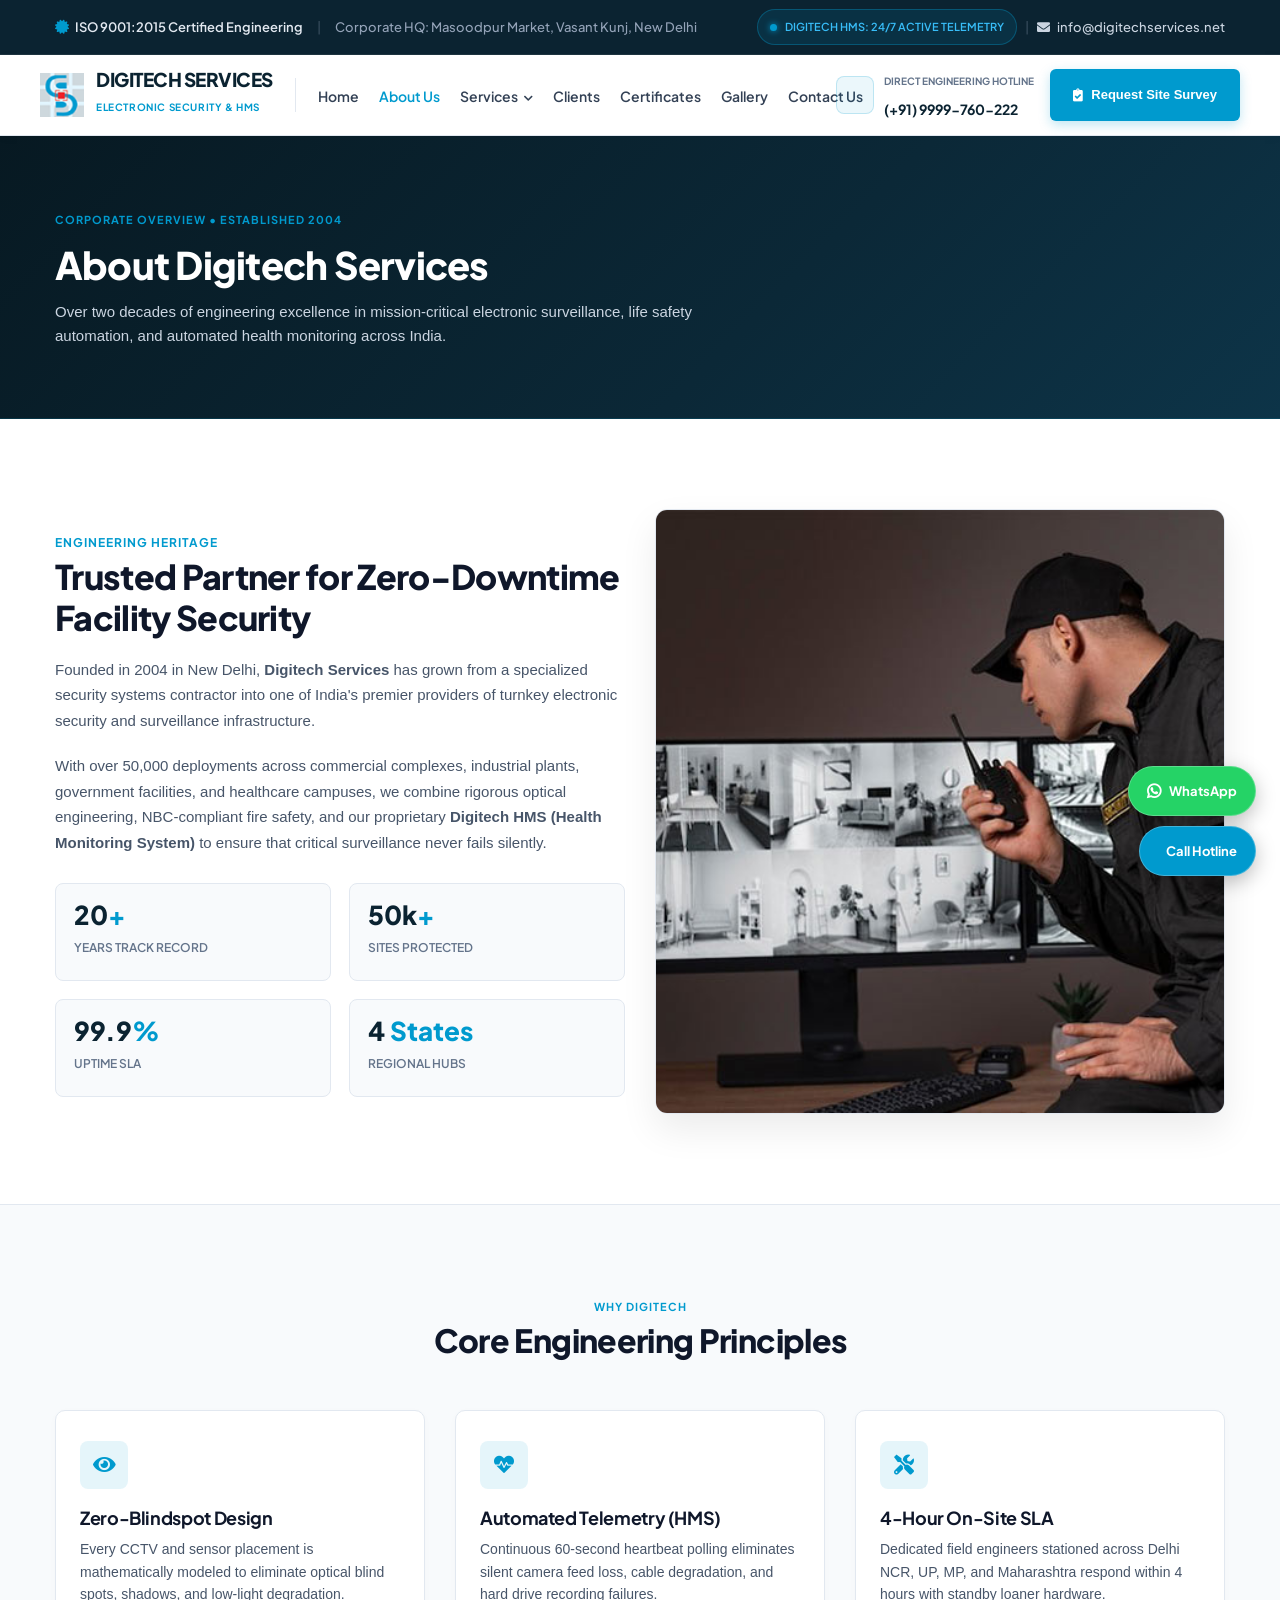
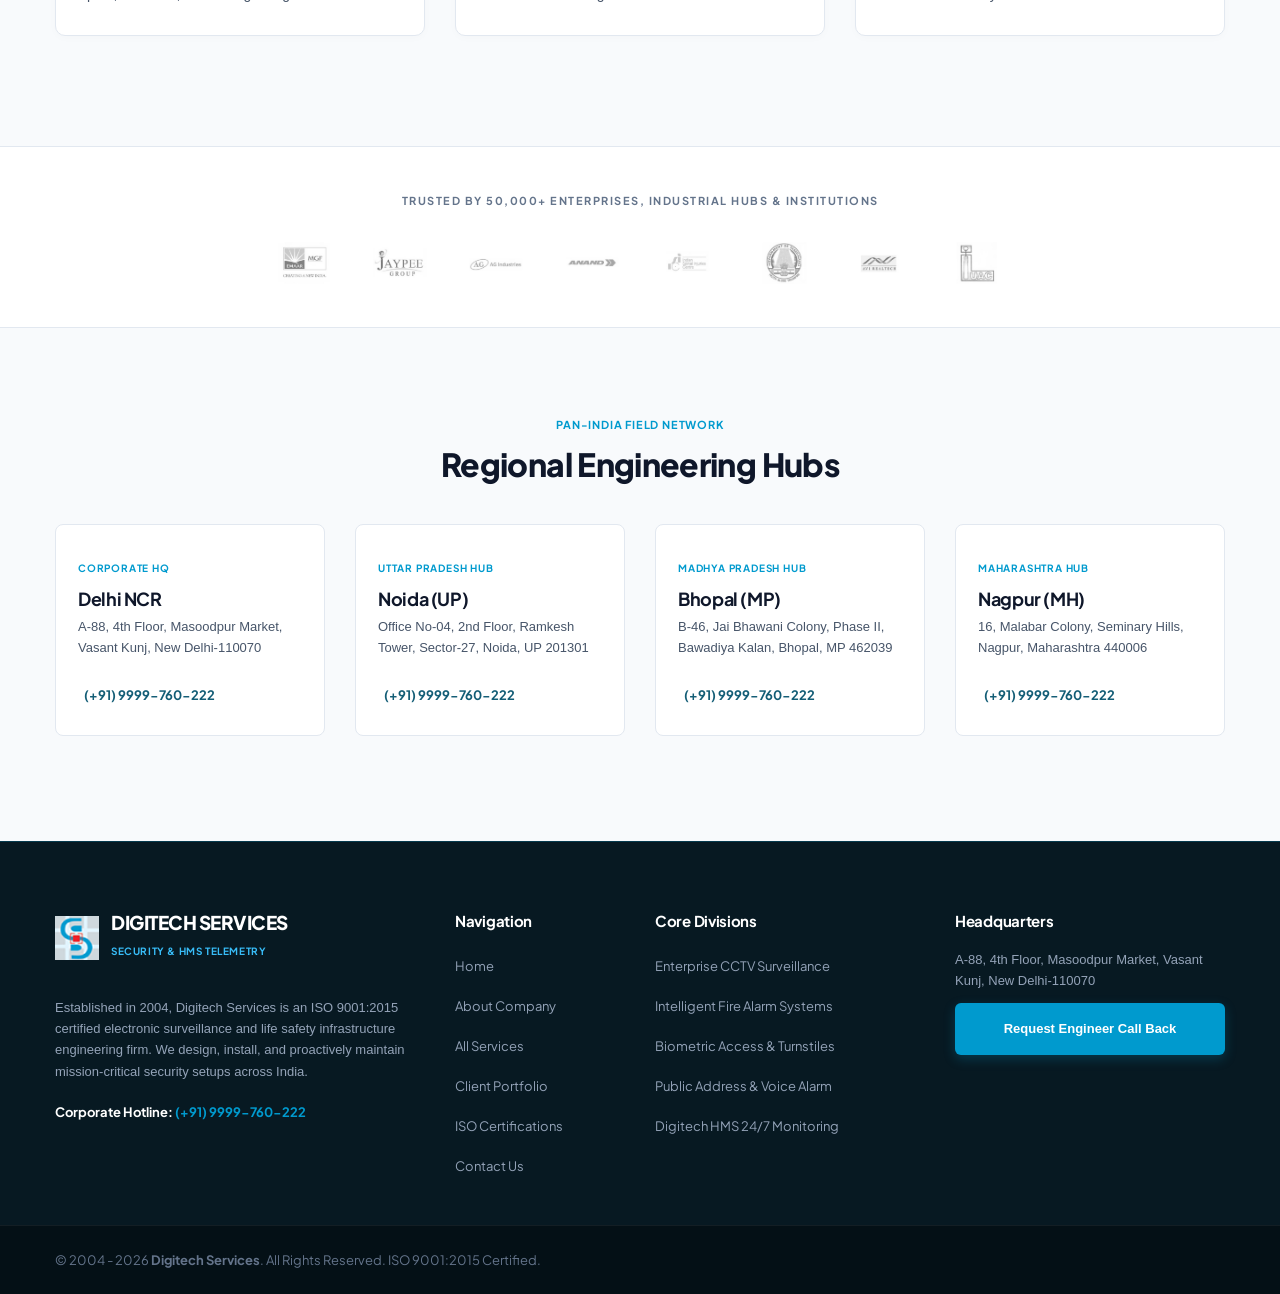
==== about.html @ a28607e0 "feat(pages): create all standalone pages and engineering divisions to eliminate 404s" ====
<!DOCTYPE html>
<html lang="en">

<head>
    <meta charset="utf-8">
    <meta http-equiv="X-UA-Compatible" content="IE=edge">
    <meta name="viewport" content="width=device-width, initial-scale=1.0, maximum-scale=1.0, user-scalable=0">

    <title>About Us | Digitech Services - 20+ Years Enterprise Security Engineering</title>

    <!-- Fav Icon -->
    <link rel="icon" type="image/png" href="assets/images/favicon.png" sizes="16x16">

    <!-- Google Fonts -->
    <link rel="preconnect" href="https://fonts.googleapis.com">
    <link rel="preconnect" href="https://fonts.gstatic.com" crossorigin>
    <link href="https://fonts.googleapis.com/css2?family=Plus+Jakarta+Sans:wght@300;400;500;600;700;800&family=Inter:wght@400;500;600;700&display=swap" rel="stylesheet">

    <!-- Stylesheets -->
    <link href="assets/css/font-awesome-all.css" rel="stylesheet">
    <link href="assets/css/flaticon.css" rel="stylesheet">
    <link href="assets/css/owl.css" rel="stylesheet">
    <link href="assets/css/bootstrap.css" rel="stylesheet">
    <link href="assets/css/jquery.fancybox.min.css" rel="stylesheet">
    <link href="assets/css/animate.css" rel="stylesheet">
    <link href="assets/css/nice-select.css" rel="stylesheet">
    <link href="assets/css/color.css" rel="stylesheet">
    <link href="assets/css/style.css" rel="stylesheet">
    <link href="assets/css/responsive.css" rel="stylesheet">

    <!-- Enterprise Design System Styles -->
    <style>
        :root {
            --brand-cyan: #009ace;
            --brand-cyan-dark: #0081ae;
            --brand-cyan-light: #e0f2fe;
            --brand-navy-deep: #0b2331;
            --brand-navy-dark: #071922;
            --brand-navy-mid: #135d76;
            --brand-slate-bg: #f8fafc;
            --brand-slate-border: #e2e8f0;
            --brand-text-primary: #0f172a;
            --brand-text-secondary: #475569;
            --brand-text-muted: #64748b;
        }

        body {
            font-family: 'Plus Jakarta Sans', -apple-system, BlinkMacSystemFont, sans-serif;
            color: var(--brand-text-secondary);
            background-color: var(--brand-slate-bg);
            -webkit-font-smoothing: antialiased;
            overflow-x: hidden;
        }

        h1, h2, h3, h4, h5, h6 {
            font-family: 'Plus Jakarta Sans', sans-serif;
            color: var(--brand-text-primary);
            font-weight: 700;
            letter-spacing: -0.02em;
        }

        .scroll-top { display: none !important; }

        /* Topbar */
        .topbar-enterprise {
            background-color: var(--brand-navy-deep);
            color: #94a3b8;
            font-size: 13px;
            font-weight: 500;
            padding: 9px 0;
            border-bottom: 1px solid rgba(255, 255, 255, 0.08);
        }
        .topbar-enterprise .container-box {
            display: flex;
            align-items: center;
            justify-content: space-between;
        }
        .topbar-enterprise a { color: #cbd5e1; transition: color 0.2s; }
        .topbar-enterprise a:hover { color: var(--brand-cyan); }
        .topbar-credential { display: inline-flex; align-items: center; gap: 6px; color: #e2e8f0; font-weight: 600; }
        .topbar-credential i { color: var(--brand-cyan); font-size: 14px; }
        .topbar-hms-status {
            display: inline-flex;
            align-items: center;
            gap: 8px;
            background: rgba(0, 154, 206, 0.12);
            border: 1px solid rgba(0, 154, 206, 0.35);
            padding: 3px 12px;
            border-radius: 20px;
            font-size: 11px;
            font-weight: 600;
            color: #38bdf8;
        }
        .pulse-indicator {
            width: 7px;
            height: 7px;
            background-color: #009ace;
            border-radius: 50%;
            display: inline-block;
            box-shadow: 0 0 6px #009ace;
        }

        /* Navbar */
        .header-main-nav {
            background: #ffffff;
            border-bottom: 1px solid var(--brand-slate-border);
            position: sticky;
            top: 0;
            z-index: 999;
            box-shadow: 0 2px 10px rgba(0, 0, 0, 0.03);
        }
        .nav-inner-container {
            display: flex;
            align-items: center;
            justify-content: space-between;
            padding: 12px 0;
        }
        .nav-brand-group {
            display: flex;
            align-items: center;
        }
        .brand-link {
            display: flex;
            align-items: center;
            gap: 12px;
            text-decoration: none !important;
            flex-shrink: 0;
        }
        .brand-logo-img {
            height: 44px;
            width: 44px;
            object-fit: contain;
            display: block;
        }
        .brand-meta {
            display: flex;
            flex-direction: column;
            justify-content: center;
        }
        .brand-meta .company-name {
            font-size: 19px;
            font-weight: 800;
            color: var(--brand-navy-deep);
            line-height: 1.15;
            letter-spacing: -0.5px;
            white-space: nowrap;
        }
        .brand-meta .company-desc {
            font-size: 10px;
            font-weight: 700;
            color: var(--brand-cyan);
            letter-spacing: 0.6px;
            text-transform: uppercase;
            margin-top: 3px;
            white-space: nowrap;
        }
        .nav-vertical-divider {
            width: 1px;
            height: 34px;
            background-color: var(--brand-slate-border);
            margin: 0 22px;
            flex-shrink: 0;
        }

        .desktop-nav-links {
            display: flex;
            align-items: center;
            gap: 20px;
            list-style: none;
            margin: 0;
            padding: 0;
        }
        .desktop-nav-links > li > a {
            font-size: 14px;
            font-weight: 600;
            color: #334155;
            transition: color 0.2s ease;
            text-decoration: none;
            padding: 6px 0;
            white-space: nowrap;
        }
        .desktop-nav-links > li > a:hover,
        .desktop-nav-links > li.active > a {
            color: var(--brand-cyan);
        }
        .desktop-nav-links > li.has-dropdown { position: relative; }
        .dropdown-menu-custom {
            position: absolute;
            top: 100%;
            left: 0;
            background: #ffffff;
            border: 1px solid var(--brand-slate-border);
            border-radius: 8px;
            min-width: 240px;
            box-shadow: 0 10px 25px rgba(0, 0, 0, 0.08);
            padding: 8px 0;
            display: none;
            list-style: none;
            margin-top: 10px;
        }
        .desktop-nav-links > li.has-dropdown:hover .dropdown-menu-custom { display: block; }
        .dropdown-menu-custom li a {
            display: block;
            padding: 8px 18px;
            font-size: 13px;
            font-weight: 500;
            color: #334155;
            text-decoration: none;
            transition: all 0.2s;
        }
        .dropdown-menu-custom li a:hover {
            background-color: #f1f5f9;
            color: var(--brand-cyan);
            padding-left: 22px;
        }

        .header-contact-actions {
            display: flex;
            align-items: center;
            gap: 16px;
            flex-shrink: 0;
        }
        .header-phone-box {
            display: flex;
            align-items: center;
            gap: 10px;
            text-decoration: none;
        }
        .header-phone-icon {
            width: 38px;
            height: 38px;
            border-radius: 8px;
            background: rgba(0, 154, 206, 0.08);
            border: 1px solid rgba(0, 154, 206, 0.2);
            display: flex;
            align-items: center;
            justify-content: center;
            color: var(--brand-cyan);
            font-size: 15px;
        }
        .header-phone-text span {
            display: block;
            font-size: 10px;
            font-weight: 700;
            color: var(--brand-text-muted);
            text-transform: uppercase;
        }
        .header-phone-text strong {
            display: block;
            font-size: 14px;
            font-weight: 700;
            color: var(--brand-navy-deep);
        }

        .btn-brand-primary {
            background-color: var(--brand-cyan);
            color: #ffffff !important;
            font-weight: 700;
            font-size: 13px;
            border-radius: 6px;
            padding: 11px 22px;
            border: 1px solid transparent;
            cursor: pointer;
            transition: all 0.2s ease;
            display: inline-flex;
            align-items: center;
            gap: 8px;
            text-decoration: none !important;
            box-shadow: 0 4px 12px rgba(0, 154, 206, 0.25);
        }
        .btn-brand-primary:hover {
            background-color: var(--brand-cyan-dark);
            transform: translateY(-1px);
        }

        /* Page Banner */
        .page-banner-enterprise {
            background: linear-gradient(135deg, #071922 0%, #0b2837 60%, #0d3448 100%);
            padding: 70px 0;
            border-bottom: 1px solid rgba(0, 154, 206, 0.2);
            color: #ffffff;
        }
        .page-banner-enterprise .breadcrumb-tag {
            color: var(--brand-cyan);
            font-size: 11px;
            font-weight: 700;
            letter-spacing: 1px;
            text-transform: uppercase;
            margin-bottom: 8px;
        }
        .page-banner-enterprise h1 {
            color: #ffffff;
            font-size: 38px;
            font-weight: 800;
            margin-bottom: 12px;
        }
        .page-banner-enterprise p {
            color: #cbd5e1;
            font-size: 15px;
            max-width: 650px;
            line-height: 1.6;
        }

        /* About Detailed Section */
        .about-main-section {
            padding: 90px 0;
            background: #ffffff;
        }
        .about-content-block h2 {
            font-size: 34px;
            font-weight: 800;
            margin-bottom: 18px;
            line-height: 1.2;
        }
        .about-content-block p {
            font-size: 15px;
            line-height: 1.7;
            color: var(--brand-text-secondary);
            margin-bottom: 20px;
        }
        .about-image-card {
            border-radius: 12px;
            overflow: hidden;
            border: 1px solid var(--brand-slate-border);
            box-shadow: 0 16px 36px rgba(0, 0, 0, 0.08);
        }
        .about-image-card img {
            width: 100%;
            height: auto;
            display: block;
        }

        .stat-badge-grid {
            display: grid;
            grid-template-columns: repeat(2, 1fr);
            gap: 18px;
            margin-top: 28px;
        }
        .stat-badge-box {
            background: var(--brand-slate-bg);
            border: 1px solid var(--brand-slate-border);
            padding: 18px;
            border-radius: 8px;
        }
        .stat-badge-box .stat-val {
            font-size: 26px;
            font-weight: 800;
            color: var(--brand-navy-deep);
            line-height: 1;
        }
        .stat-badge-box .stat-val span { color: var(--brand-cyan); }
        .stat-badge-box .stat-txt {
            font-size: 12px;
            font-weight: 600;
            color: var(--brand-text-muted);
            margin-top: 6px;
            text-transform: uppercase;
        }

        /* Values Section */
        .values-section {
            padding: 85px 0;
            background: var(--brand-slate-bg);
            border-top: 1px solid var(--brand-slate-border);
            border-bottom: 1px solid var(--brand-slate-border);
        }
        .value-card {
            background: #ffffff;
            border: 1px solid var(--brand-slate-border);
            border-radius: 10px;
            padding: 30px 24px;
            height: calc(100% - 25px);
            margin-bottom: 25px;
            box-shadow: 0 2px 10px rgba(0, 0, 0, 0.02);
            transition: all 0.25s ease;
        }
        .value-card:hover {
            border-color: var(--brand-cyan);
            transform: translateY(-3px);
            box-shadow: 0 10px 25px rgba(0, 154, 206, 0.08);
        }
        .value-icon {
            width: 48px;
            height: 48px;
            border-radius: 8px;
            background: rgba(0, 154, 206, 0.1);
            color: var(--brand-cyan);
            display: flex;
            align-items: center;
            justify-content: center;
            font-size: 20px;
            margin-bottom: 18px;
        }
        .value-title {
            font-size: 18px;
            font-weight: 700;
            margin-bottom: 10px;
        }
        .value-desc {
            font-size: 14px;
            line-height: 1.6;
            color: var(--brand-text-secondary);
        }

        /* Client Trust Bar */
        .client-trust-section {
            background: #ffffff;
            border-bottom: 1px solid var(--brand-slate-border);
            padding: 40px 0;
        }
        .client-trust-label {
            text-align: center;
            font-size: 11px;
            font-weight: 700;
            color: var(--brand-text-muted);
            letter-spacing: 1.5px;
            text-transform: uppercase;
            margin-bottom: 24px;
        }
        .client-logo-grid {
            display: flex;
            flex-wrap: wrap;
            align-items: center;
            justify-content: center;
            gap: 32px 42px;
        }
        .client-logo-item {
            display: flex;
            align-items: center;
            justify-content: center;
            height: 48px;
            filter: grayscale(100%);
            opacity: 0.65;
            transition: all 0.25s ease;
        }
        .client-logo-item:hover { filter: grayscale(0%); opacity: 1; transform: scale(1.05); }
        .client-logo-item img { max-height: 42px; max-width: 130px; width: auto; object-fit: contain; }

        /* Hubs Section */
        .branches-section { padding: 80px 0; background: var(--brand-slate-bg); }
        .branch-card-enterprise {
            background: #ffffff;
            border: 1px solid var(--brand-slate-border);
            border-radius: 8px;
            padding: 26px 22px;
            height: calc(100% - 25px);
            margin-bottom: 25px;
            transition: all 0.25s ease;
        }
        .branch-card-enterprise:hover {
            border-color: var(--brand-cyan);
            box-shadow: 0 8px 20px rgba(0, 154, 206, 0.08);
            transform: translateY(-2px);
        }
        .branch-type-tag {
            font-size: 10px;
            font-weight: 700;
            letter-spacing: 0.8px;
            text-transform: uppercase;
            color: var(--brand-cyan);
            margin-bottom: 6px;
            display: inline-block;
        }
        .branch-card-title { font-size: 18px; font-weight: 700; color: var(--brand-text-primary); margin-bottom: 8px; }
        .branch-address-text { font-size: 13px; color: var(--brand-text-secondary); line-height: 1.55; margin-bottom: 16px; min-height: 40px; }
        .branch-phone-link {
            font-size: 13px;
            font-weight: 700;
            color: var(--brand-navy-mid);
            text-decoration: none;
            display: inline-flex;
            align-items: center;
            gap: 6px;
        }

        /* Footer */
        .footer-enterprise {
            background-color: var(--brand-navy-dark);
            color: #94a3b8;
            border-top: 1px solid rgba(0, 154, 206, 0.25);
        }
        .footer-top-block { padding: 70px 0 45px 0; }
        .footer-col-title { font-size: 15px; font-weight: 700; color: #ffffff; margin-bottom: 20px; }
        .footer-links-list { list-style: none; padding: 0; margin: 0; display: flex; flex-direction: column; gap: 10px; }
        .footer-links-list li a { color: #94a3b8; font-size: 13px; text-decoration: none; transition: color 0.2s; }
        .footer-links-list li a:hover { color: var(--brand-cyan); }
        .footer-bottom-bar { background-color: #041016; padding: 20px 0; border-top: 1px solid rgba(255, 255, 255, 0.06); font-size: 13px; color: #64748b; }

        /* Floating Actions */
        .floating-action-bar {
            position: fixed;
            bottom: 24px;
            right: 24px;
            z-index: 9999;
            display: flex;
            flex-direction: column;
            gap: 10px;
            align-items: flex-end;
        }
        .floating-action-btn {
            display: flex;
            align-items: center;
            gap: 8px;
            padding: 10px 18px;
            border-radius: 50px;
            color: #ffffff !important;
            font-size: 13px;
            font-weight: 700;
            text-decoration: none !important;
            box-shadow: 0 6px 20px rgba(0, 0, 0, 0.25);
            transition: all 0.2s;
        }
        .floating-action-btn.whatsapp { background-color: #25d366; border: 1px solid rgba(255, 255, 255, 0.25); }
        .floating-action-btn.phone { background-color: var(--brand-cyan); border: 1px solid rgba(255, 255, 255, 0.25); }

        /* Modal */
        .modal-overlay-custom {
            position: fixed;
            inset: 0;
            background: rgba(7, 25, 34, 0.85);
            backdrop-filter: blur(4px);
            z-index: 10000;
            display: none;
            align-items: center;
            justify-content: center;
            padding: 20px;
        }
        .modal-card-custom {
            background: #ffffff;
            border-radius: 12px;
            max-width: 520px;
            width: 100%;
            padding: 32px 28px;
            box-shadow: 0 25px 60px rgba(0, 0, 0, 0.3);
            border: 1px solid var(--brand-slate-border);
            position: relative;
        }
        .modal-close-btn { position: absolute; top: 18px; right: 18px; font-size: 24px; color: #94a3b8; cursor: pointer; border: none; background: none; }
        .modal-form-group { margin-bottom: 14px; }
        .modal-form-group label { display: block; font-size: 11px; font-weight: 700; color: #475569; text-transform: uppercase; margin-bottom: 5px; }
        .modal-form-group input, .modal-form-group select, .modal-form-group textarea {
            width: 100%; padding: 9px 12px; border: 1px solid #cbd5e1; border-radius: 6px; font-size: 14px; color: #1e293b; background: #f8fafc; outline: none;
        }

        /* Mobile */
        .mobile-toggle-btn {
            background: #f1f5f9; border: 1px solid var(--brand-slate-border); color: var(--brand-navy-deep); font-size: 18px; padding: 7px 12px; border-radius: 6px; cursor: pointer;
        }
        .mobile-drawer-enterprise {
            display: none; background: #ffffff; border-bottom: 1px solid var(--brand-slate-border); padding: 16px 20px; box-shadow: 0 10px 25px rgba(0, 0, 0, 0.06);
        }
        .mobile-nav-list { list-style: none; padding: 0; margin: 0; display: flex; flex-direction: column; gap: 12px; }
        .mobile-nav-list li a { color: var(--brand-text-primary); font-size: 14px; font-weight: 600; text-decoration: none; }

        @media (max-width: 1200px) {
            .header-phone-text { display: none; }
            .desktop-nav-links { gap: 14px; }
            .nav-vertical-divider { margin: 0 14px; }
        }
        @media (max-width: 991px) {
            .desktop-nav-links, .header-phone-box, .nav-vertical-divider { display: none !important; }
        }
    </style>
</head>

<body>

    <div class="boxed_wrapper">

        <!-- Top Enterprise Status Bar -->
        <div class="topbar-enterprise">
            <div class="auto-container container-box">
                <div class="topbar-left">
                    <span class="topbar-credential">
                        <i class="fas fa-certificate"></i> ISO 9001:2015 Certified Engineering
                    </span>
                    <span style="margin: 0 12px; opacity: 0.3;">|</span>
                    <span>Corporate HQ: Masoodpur Market, Vasant Kunj, New Delhi</span>
                </div>
                <div class="topbar-right d-none d-md-flex align-items-center gap-3">
                    <div class="topbar-hms-status">
                        <span class="pulse-indicator"></span>
                        <span>DIGITECH HMS: 24/7 ACTIVE TELEMETRY</span>
                    </div>
                    <span style="margin: 0 8px; opacity: 0.3;">|</span>
                    <a href="mailto:info@digitechservices.net"><i class="fas fa-envelope" style="margin-right: 5px;"></i> info@digitechservices.net</a>
                </div>
            </div>
        </div>

        <!-- Main Navigation Bar -->
        <header class="header-main-nav">
            <div class="auto-container nav-inner-container">
                
                <!-- Left Nav Cluster: Brand + Divider + Primary Menu Links -->
                <div class="nav-brand-group">
                    <!-- Brand Logo + Name (Zero Blank Space) -->
                    <a href="index.html" class="brand-link">
                        <img src="assets/images/favicon.png" alt="Digitech Services Logo" class="brand-logo-img">
                        <div class="brand-meta">
                            <span class="company-name">DIGITECH SERVICES</span>
                            <span class="company-desc">ELECTRONIC SECURITY &amp; HMS</span>
                        </div>
                    </a>

                    <!-- Vertical Divider Line -->
                    <div class="nav-vertical-divider d-none d-lg-block"></div>

                    <!-- Desktop Nav Items -->
                    <ul class="desktop-nav-links">
                        <li><a href="index.html">Home</a></li>
                        <li class="active"><a href="about.html">About Us</a></li>
                        <li class="has-dropdown">
                            <a href="service.html">Services <i class="fas fa-chevron-down" style="font-size: 10px; margin-left: 4px;"></i></a>
                            <ul class="dropdown-menu-custom">
                                <li><a href="cctv-surveillance.html">CCTV Surveillance Systems</a></li>
                                <li><a href="fire-alarm-system.html">Fire Alarm Systems</a></li>
                                <li><a href="access-control-system.html">Access Control Systems</a></li>
                                <li><a href="pa-system.html">Public Announcement (PA) Systems</a></li>
                            </ul>
                        </li>
                        <li><a href="clients.html">Clients</a></li>
                        <li><a href="certificates.html">Certificates</a></li>
                        <li><a href="gallery.html">Gallery</a></li>
                        <li><a href="contact.html">Contact Us</a></li>
                    </ul>
                </div>

                <!-- Phone Hotline + CTA Button -->
                <div class="header-contact-actions">
                    <a href="tel:09999760222" class="header-phone-box">
                        <div class="header-phone-icon">
                            <i class="fas fa-phone-alt"></i>
                        </div>
                        <div class="header-phone-text">
                            <span>Direct Engineering Hotline</span>
                            <strong>(+91) 9999-760-222</strong>
                        </div>
                    </a>
                    <button onclick="openDemoModal('About Us Consultation')" class="btn-brand-primary">
                        <i class="fas fa-clipboard-check"></i> Request Site Survey
                    </button>
                    <button class="mobile-toggle-btn d-lg-none" id="mobileNavToggle" aria-label="Toggle navigation" onclick="toggleMobileNav()">
                        <i class="fas fa-bars"></i>
                    </button>
                </div>

            </div>
        </header>

        <!-- Mobile Navigation Drawer -->
        <div id="mobileNavDrawer" class="mobile-drawer-enterprise d-lg-none">
            <ul class="mobile-nav-list">
                <li><a href="index.html">Home</a></li>
                <li><a href="about.html"><strong>About Us</strong></a></li>
                <li>
                    <a href="service.html">Services</a>
                    <ul style="padding-left: 15px; margin-top: 6px; list-style: none;">
                        <li><a href="cctv-surveillance.html">&bull; CCTV Surveillance Systems</a></li>
                        <li><a href="fire-alarm-system.html">&bull; Fire Alarm Systems</a></li>
                        <li><a href="access-control-system.html">&bull; Access Control Systems</a></li>
                        <li><a href="pa-system.html">&bull; PA Announcement Systems</a></li>
                    </ul>
                </li>
                <li><a href="clients.html">Clients</a></li>
                <li><a href="certificates.html">Certificates</a></li>
                <li><a href="gallery.html">Gallery</a></li>
                <li><a href="contact.html">Contact Us</a></li>
            </ul>
        </div>

        <!-- Page Header Banner -->
        <section class="page-banner-enterprise">
            <div class="auto-container">
                <div class="breadcrumb-tag">CORPORATE OVERVIEW &bull; ESTABLISHED 2004</div>
                <h1>About Digitech Services</h1>
                <p>Over two decades of engineering excellence in mission-critical electronic surveillance, life safety automation, and automated health monitoring across India.</p>
            </div>
        </section>

        <!-- About Detailed Content -->
        <section class="about-main-section">
            <div class="auto-container">
                <div class="row align-items-center">
                    
                    <div class="col-lg-6 col-md-12 mb-4 mb-lg-0">
                        <div class="about-content-block">
                            <span style="color: var(--brand-cyan); font-weight: 700; font-size: 12px; letter-spacing: 1px; text-transform: uppercase;">ENGINEERING HERITAGE</span>
                            <h2>Trusted Partner for Zero-Downtime Facility Security</h2>
                            <p>
                                Founded in 2004 in New Delhi, <strong>Digitech Services</strong> has grown from a specialized security systems contractor into one of India's premier providers of turnkey electronic security and surveillance infrastructure.
                            </p>
                            <p>
                                With over 50,000 deployments across commercial complexes, industrial plants, government facilities, and healthcare campuses, we combine rigorous optical engineering, NBC-compliant fire safety, and our proprietary <strong>Digitech HMS (Health Monitoring System)</strong> to ensure that critical surveillance never fails silently.
                            </p>
                            
                            <div class="stat-badge-grid">
                                <div class="stat-badge-box">
                                    <div class="stat-val">20<span>+</span></div>
                                    <div class="stat-txt">Years Track Record</div>
                                </div>
                                <div class="stat-badge-box">
                                    <div class="stat-val">50k<span>+</span></div>
                                    <div class="stat-txt">Sites Protected</div>
                                </div>
                                <div class="stat-badge-box">
                                    <div class="stat-val">99.9<span>%</span></div>
                                    <div class="stat-txt">Uptime SLA</div>
                                </div>
                                <div class="stat-badge-box">
                                    <div class="stat-val">4<span> States</span></div>
                                    <div class="stat-txt">Regional Hubs</div>
                                </div>
                            </div>
                        </div>
                    </div>

                    <div class="col-lg-6 col-md-12">
                        <div class="about-image-card">
                            <img src="assets/images/resource/about-1.jpg" alt="Digitech Services Engineering Team">
                        </div>
                    </div>

                </div>
            </div>
        </section>

        <!-- Values Section -->
        <section class="values-section">
            <div class="auto-container">
                <div style="text-align: center; max-width: 650px; margin: 0 auto 50px auto;">
                    <span style="color: var(--brand-cyan); font-weight: 700; font-size: 11px; letter-spacing: 1px; text-transform: uppercase;">WHY DIGITECH</span>
                    <h2 style="font-size: 32px; font-weight: 800; color: var(--brand-text-primary);">Core Engineering Principles</h2>
                </div>

                <div class="row">
                    <div class="col-lg-4 col-md-6 col-sm-12">
                        <div class="value-card">
                            <div class="value-icon"><i class="fas fa-eye"></i></div>
                            <h3 class="value-title">Zero-Blindspot Design</h3>
                            <p class="value-desc">Every CCTV and sensor placement is mathematically modeled to eliminate optical blind spots, shadows, and low-light degradation.</p>
                        </div>
                    </div>
                    <div class="col-lg-4 col-md-6 col-sm-12">
                        <div class="value-card">
                            <div class="value-icon"><i class="fas fa-heartbeat"></i></div>
                            <h3 class="value-title">Automated Telemetry (HMS)</h3>
                            <p class="value-desc">Continuous 60-second heartbeat polling eliminates silent camera feed loss, cable degradation, and hard drive recording failures.</p>
                        </div>
                    </div>
                    <div class="col-lg-4 col-md-6 col-sm-12">
                        <div class="value-card">
                            <div class="value-icon"><i class="fas fa-tools"></i></div>
                            <h3 class="value-title">4-Hour On-Site SLA</h3>
                            <p class="value-desc">Dedicated field engineers stationed across Delhi NCR, UP, MP, and Maharashtra respond within 4 hours with standby loaner hardware.</p>
                        </div>
                    </div>
                </div>
            </div>
        </section>

        <!-- CLIENT TRUST SECTION -->
        <section class="client-trust-section">
            <div class="auto-container">
                <div class="client-trust-label">TRUSTED BY 50,000+ ENTERPRISES, INDUSTRIAL HUBS &amp; INSTITUTIONS</div>
                <div class="client-logo-grid">
                    <div class="client-logo-item"><img src="assets/images/clients/emaar.jpg" alt="Emaar"></div>
                    <div class="client-logo-item"><img src="assets/images/clients/jaypee-group.jpg" alt="Jaypee Group"></div>
                    <div class="client-logo-item"><img src="assets/images/clients/ag-industries.jpg" alt="AG Industries"></div>
                    <div class="client-logo-item"><img src="assets/images/clients/anand.jpg" alt="Anand Group"></div>
                    <div class="client-logo-item"><img src="assets/images/clients/indian-spinal-injuries.jpg" alt="Indian Spinal Injuries Centre"></div>
                    <div class="client-logo-item"><img src="assets/images/clients/govement-tamilnadu.jpg" alt="Government of Tamil Nadu"></div>
                    <div class="client-logo-item"><img src="assets/images/clients/avi-realtech.jpg" alt="Avi Realtech"></div>
                    <div class="client-logo-item"><img src="assets/images/clients/iuac.jpg" alt="IUAC"></div>
                </div>
            </div>
        </section>

        <!-- REGIONAL ENGINEERING HUBS -->
        <section class="branches-section">
            <div class="auto-container">
                <div style="text-align: center; margin-bottom: 40px;">
                    <span class="branch-type-tag" style="font-size: 11px;">PAN-INDIA FIELD NETWORK</span>
                    <h2 style="font-size: 32px; font-weight: 800; color: var(--brand-text-primary);">Regional Engineering Hubs</h2>
                </div>
                <div class="row">
                    <div class="col-lg-3 col-md-6 col-sm-12">
                        <div class="branch-card-enterprise">
                            <span class="branch-type-tag">CORPORATE HQ</span>
                            <h3 class="branch-card-title">Delhi NCR</h3>
                            <p class="branch-address-text">A-88, 4th Floor, Masoodpur Market, Vasant Kunj, New Delhi-110070</p>
                            <a href="tel:09999760222" class="branch-phone-link"><i class="fas fa-phone-alt" style="color: var(--brand-cyan);"></i> (+91) 9999-760-222</a>
                        </div>
                    </div>
                    <div class="col-lg-3 col-md-6 col-sm-12">
                        <div class="branch-card-enterprise">
                            <span class="branch-type-tag">UTTAR PRADESH HUB</span>
                            <h3 class="branch-card-title">Noida (UP)</h3>
                            <p class="branch-address-text">Office No-04, 2nd Floor, Ramkesh Tower, Sector-27, Noida, UP 201301</p>
                            <a href="tel:09999760222" class="branch-phone-link"><i class="fas fa-phone-alt" style="color: var(--brand-cyan);"></i> (+91) 9999-760-222</a>
                        </div>
                    </div>
                    <div class="col-lg-3 col-md-6 col-sm-12">
                        <div class="branch-card-enterprise">
                            <span class="branch-type-tag">MADHYA PRADESH HUB</span>
                            <h3 class="branch-card-title">Bhopal (MP)</h3>
                            <p class="branch-address-text">B-46, Jai Bhawani Colony, Phase II, Bawadiya Kalan, Bhopal, MP 462039</p>
                            <a href="tel:09999760222" class="branch-phone-link"><i class="fas fa-phone-alt" style="color: var(--brand-cyan);"></i> (+91) 9999-760-222</a>
                        </div>
                    </div>
                    <div class="col-lg-3 col-md-6 col-sm-12">
                        <div class="branch-card-enterprise">
                            <span class="branch-type-tag">MAHARASHTRA HUB</span>
                            <h3 class="branch-card-title">Nagpur (MH)</h3>
                            <p class="branch-address-text">16, Malabar Colony, Seminary Hills, Nagpur, Maharashtra 440006</p>
                            <a href="tel:09999760222" class="branch-phone-link"><i class="fas fa-phone-alt" style="color: var(--brand-cyan);"></i> (+91) 9999-760-222</a>
                        </div>
                    </div>
                </div>
            </div>
        </section>

        <!-- FOOTER SECTION -->
        <footer class="footer-enterprise">
            <div class="footer-top-block">
                <div class="auto-container">
                    <div class="row">
                        <div class="col-lg-4 col-md-6 col-sm-12 mb-4 mb-lg-0">
                            <a href="index.html" class="brand-link mb-3 d-inline-flex">
                                <img src="assets/images/favicon.png" alt="Digitech Services Logo" class="brand-logo-img">
                                <div class="brand-meta">
                                    <span class="company-name" style="color: #ffffff;">DIGITECH SERVICES</span>
                                    <span class="company-desc" style="color: #38bdf8;">SECURITY &amp; HMS TELEMETRY</span>
                                </div>
                            </a>
                            <p style="font-size: 13px; line-height: 1.65; margin: 16px 0; color: #94a3b8;">
                                Established in 2004, Digitech Services is an ISO 9001:2015 certified electronic surveillance and life safety infrastructure engineering firm. We design, install, and proactively maintain mission-critical security setups across India.
                            </p>
                            <div style="font-size: 13px; color: #cbd5e1;">
                                <strong style="color: #ffffff;">Corporate Hotline:</strong> <a href="tel:09999760222" style="color: var(--brand-cyan); font-weight: 700;">(+91) 9999-760-222</a>
                            </div>
                        </div>

                        <div class="col-lg-2 col-md-6 col-sm-6 mb-4 mb-lg-0">
                            <h4 class="footer-col-title">Navigation</h4>
                            <ul class="footer-links-list">
                                <li><a href="index.html">Home</a></li>
                                <li><a href="about.html">About Company</a></li>
                                <li><a href="service.html">All Services</a></li>
                                <li><a href="clients.html">Client Portfolio</a></li>
                                <li><a href="certificates.html">ISO Certifications</a></li>
                                <li><a href="contact.html">Contact Us</a></li>
                            </ul>
                        </div>

                        <div class="col-lg-3 col-md-6 col-sm-6 mb-4 mb-lg-0">
                            <h4 class="footer-col-title">Core Divisions</h4>
                            <ul class="footer-links-list">
                                <li><a href="cctv-surveillance.html">Enterprise CCTV Surveillance</a></li>
                                <li><a href="fire-alarm-system.html">Intelligent Fire Alarm Systems</a></li>
                                <li><a href="access-control-system.html">Biometric Access &amp; Turnstiles</a></li>
                                <li><a href="pa-system.html">Public Address &amp; Voice Alarm</a></li>
                                <li><a href="javascript:void(0)" onclick="openDemoModal('Digitech HMS Telemetry')">Digitech HMS 24/7 Monitoring</a></li>
                            </ul>
                        </div>

                        <div class="col-lg-3 col-md-6 col-sm-12">
                            <h4 class="footer-col-title">Headquarters</h4>
                            <p style="font-size: 13px; line-height: 1.6; color: #94a3b8; margin-bottom: 12px;">
                                A-88, 4th Floor, Masoodpur Market, Vasant Kunj, New Delhi-110070
                            </p>
                            <button onclick="openDemoModal('Site Survey Request')" class="btn-brand-primary" style="width: 100%; justify-content: center;">
                                Request Engineer Call Back
                            </button>
                        </div>
                    </div>
                </div>
            </div>

            <div class="footer-bottom-bar">
                <div class="auto-container d-flex flex-wrap align-items-center justify-content-between">
                    <div>&copy; 2004 - 2026 <strong>Digitech Services</strong>. All Rights Reserved. ISO 9001:2015 Certified.</div>
                </div>
            </div>
        </footer>

        <!-- Floating Quick Actions -->
        <div class="floating-action-bar">
            <a href="https://wa.me/919999760222?text=Hello%20Digitech%20Team,%20I%20would%20like%20to%20inquire%20about%20your%20services%20and%20Digitech%20HMS" target="_blank" rel="noopener" class="floating-action-btn whatsapp">
                <i class="fab fa-whatsapp" style="font-size: 16px;"></i>
                <span>WhatsApp</span>
            </a>
            <a href="tel:09999760222" class="floating-action-btn phone">
                <i class="fas fa-phone-alt" style="font-size: 13px;"></i>
                <span>Call Hotline</span>
            </a>
        </div>

        <!-- Consultation & Site Survey Modal -->
        <div id="demoModal" class="modal-overlay-custom">
            <div class="modal-card-custom">
                <button class="modal-close-btn" onclick="closeDemoModal()">&times;</button>
                <div style="margin-bottom: 20px;">
                    <span style="font-size: 11px; font-weight: 700; color: var(--brand-cyan); letter-spacing: 0.8px; text-transform: uppercase;" id="modalCategoryTag">DIGITECH INQUIRY</span>
                    <h3 style="font-size: 22px; font-weight: 800; color: var(--brand-text-primary); margin-top: 4px;" id="modalHeading">Request Site Survey &amp; Demo</h3>
                    <p style="font-size: 13px; color: var(--brand-text-secondary); margin-top: 4px;">Connect directly with a certified security systems engineer within 2 hours.</p>
                </div>
                <form id="serviceInquiryForm" onsubmit="handleInquirySubmit(event)">
                    <div class="modal-form-group">
                        <label>Your Name *</label>
                        <input type="text" id="custName" required placeholder="Full Name">
                    </div>
                    <div class="row" style="margin: 0 -6px;">
                        <div class="col-6" style="padding: 0 6px;">
                            <div class="modal-form-group">
                                <label>Phone *</label>
                                <input type="tel" id="custPhone" required placeholder="Mobile Number">
                            </div>
                        </div>
                        <div class="col-6" style="padding: 0 6px;">
                            <div class="modal-form-group">
                                <label>Email *</label>
                                <input type="email" id="custEmail" required placeholder="Email Address">
                            </div>
                        </div>
                    </div>
                    <div class="modal-form-group">
                        <label>Service Required *</label>
                        <select id="custService">
                            <option value="CCTV Surveillance Systems">CCTV Surveillance Systems</option>
                            <option value="Digitech HMS Monitoring">Digitech HMS 24/7 Monitoring</option>
                            <option value="Fire Alarm Systems">Fire Alarm Systems</option>
                            <option value="Access Control Systems">Access Control Systems</option>
                            <option value="PA Announcement Systems">Public Announcement (PA) Systems</option>
                            <option value="Comprehensive AMC">Annual Maintenance Contract (AMC)</option>
                        </select>
                    </div>
                    <div class="modal-form-group">
                        <label>Facility Details / Scope</label>
                        <textarea id="custMsg" rows="3" placeholder="Number of cameras, premises square footage, or existing technical issues..."></textarea>
                    </div>
                    <button type="submit" class="btn-brand-primary" style="width: 100%; justify-content: center; border-radius: 6px; padding: 12px;">
                        Submit &amp; Request Callback
                    </button>
                </form>
                <div id="inquirySuccess" style="display: none; text-align: center; padding: 25px 15px;">
                    <i class="fas fa-check-circle" style="font-size: 40px; color: #10b981; margin-bottom: 12px;"></i>
                    <h4 style="font-size: 18px; font-weight: 700; color: var(--brand-text-primary);">Inquiry Submitted Successfully</h4>
                    <p style="font-size: 13px; color: var(--brand-text-secondary); margin-top: 6px;">Our lead security systems engineer will contact you shortly. Hotline: <strong>(+91) 9999-760-222</strong>.</p>
                </div>
            </div>
        </div>

    </div>

    <!-- Scripts -->
    <script src="assets/js/jquery.js"></script>
    <script src="assets/js/popper.min.js"></script>
    <script src="assets/js/bootstrap.min.js"></script>

    <script>
        function toggleMobileNav() {
            var drawer = document.getElementById('mobileNavDrawer');
            if (drawer.style.display === 'block') { drawer.style.display = 'none'; }
            else { drawer.style.display = 'block'; }
        }

        function openDemoModal(serviceName) {
            var modal = document.getElementById('demoModal');
            document.getElementById('modalHeading').innerText = serviceName || 'Request Site Survey & Demo';
            document.getElementById('modalCategoryTag').innerText = (serviceName ? serviceName.toUpperCase() : 'DIGITECH INQUIRY');
            modal.style.display = 'flex';
        }

        function closeDemoModal() {
            var modal = document.getElementById('demoModal');
            modal.style.display = 'none';
            document.getElementById('serviceInquiryForm').style.display = 'block';
            document.getElementById('inquirySuccess').style.display = 'none';
        }

        function handleInquirySubmit(e) {
            e.preventDefault();
            document.getElementById('serviceInquiryForm').style.display = 'none';
            document.getElementById('inquirySuccess').style.display = 'block';
        }

        document.getElementById('demoModal').addEventListener('click', function(e) {
            if (e.target === this) closeDemoModal();
        });
    </script>

</body>
</html>
---- assets/css/color.css ----
/* template-color */

.scroll-top{
  background-color: #009ace;
}

.handle-preloader{
	background: #009ace;
}

.preloader-close{
	color: #009ace;
}

.header-top{
	background: #135d76;
}

.theme-btn.style-one{
	background: #009ace;
}

.header-upper .info-list .theme-btn:hover{
  color: #009ace;
}

.header-upper .info-list li i{
	color: #009ace;
}

.header-upper .info-list li h5 a:hover{
  color: #009ace;
}

.main-menu .navigation > li.current > a,
.main-menu .navigation > li:hover > a{
  color: #009ace;
}

.social-style-one li a:hover{
	background: #009ace;
}

.main-header .menu-right-content .cart-box a{
	color: #009ace;
}

.main-menu .navigation > li > ul > li > a:hover,
.main-menu .navigation > li > .megamenu li > a:hover{
	color: #009ace;
}

.main-menu .navigation > li > ul,
.main-menu .navigation > li > .megamenu{
	border-bottom: 3px solid #009ace;
}

.main-menu .navigation > li > ul > li > ul{
	border-bottom: 3px solid #009ace;
}

.main-menu .navigation > li > ul > li > ul > li > a:hover{
  color: #009ace;
}

.dots-style-one .owl-dots .owl-dot.active span,
.dots-style-one .owl-dots .owl-dot span:hover{
	border-color: #009ace !important;
}

.banner-section .owl-theme .owl-prev:hover,
.banner-section .owl-theme .owl-next:hover{
  background: #009ace;
}

.image_block_1 .image-box .shape-box .circle{
	background: #009ace;
}

.image_block_1 .image-box .content-box .text{
	background: #009ace;
}

.sec-title .top-title p{
	color: #009ace;
}

.sec-title .top-title .shape .line{
	background: #009ace;
}

.cctv-section .single-item:hover .link a{
	background: #009ace;
}

.cctv-section .single-item:before{
	border: 1px solid #009ace;
}

.cctv-section .single-item:hover:before{
	border: 2px solid #009ace;
}

.cctv-section .tab-btn-box .tab-btns li.active-btn:after{
	color: #009ace;
}

.cctv-section .more-text p a{
  color: #009ace;
}

.service-block-one .inner-box .content-box .icon-box{
	color: #009ace;
}

.service-block-one .inner-box h3 a:hover{
  color: #009ace;
}

.service-block-one .inner-box .content-box .link:before{
	background: #009ace;
}

.service-block-one .inner-box .overlay-content .icon-box{
  background: #009ace;
}

.service-block-one .inner-box .overlay-content .btn-box a{
	background: #009ace;
}

.service-block-one .inner-box .overlay-content .btn-box a:hover{
	color: #009ace;
}

.storage-section .single-item .inner-box .icon-box{
	color: #009ace;
}

.storage-section .single-item .inner-box h3:before{
	background: #009ace;
}

.storage-section .single-item .inner-box .link a:hover{
  color: #009ace;
}

.storage-section .single-item .inner-box .link:hover i{
	color: #009ace;
}

.storage-section .single-item .inner-box .link:hover i:after{
  background: #009ace;
}

.storage-banner:before{
	background: #009ace;
}

.storage-banner .inner-box .single-column .text a:hover{
  color: #009ace;
}

.image_block_2 .image-box .content-box .icon-box{
	background: #009ace;
}

.content_block_2 .content-box .inner-box .single-item .icon-box{
	color: #009ace;
}

.content_block_2 .content-box .inner-box span{
	color: #009ace;
}

.content_block_2 .content-box .inner-box .single-item .icon-box .dotted-box .dotted{
	background: #009ace;
}

.highlights-section .inner-box .check-form .form-group input:focus{
  border-color: #009ace !important;
}

.highlights-section .inner-box .check-form .form-group button{
	background: #009ace;
}

.highlights-section .inner-box h5 a:hover{
  color: #009ace;
}

.highlights-banner .single-item .icon-box{
	color: #009ace;
}

.project-block-one .inner-box .content-box .link-box li{
	background: #009ace;
}

.project-block-one .inner-box .content-box .link-box li:last-child{
  background: #75b221;
}

.pricing-block-one .pricing-table .table-header h2{
	color: #75b221;
}

.pricing-block-one .pricing-table .table-header .icon-box .icon{
	color: #75b221;
	border: 2px solid #75b221;
}

.pricing-block-one.active .pricing-table:before,
.pricing-block-one.active .pricing-table:after{
	background: #75b221;
}

.testimonial-block-one .inner-box .quote-icon{
	background: #75b221;
}

.testimonial-block-one .inner-box .designation{
	color: #75b221;
}

.estimation-section .inner-content .title-box{
	background: #75b221;
}

.estimation-section .inner-content .title-box .list li .icon-box{
	color: #75b221;
}

.estimation-section .inner-content .title-box:before{
	background: #75b221;
}

.estimation-section .inner-content .inner-box .single-column .price-box h5{
	background: #75b221;
}

.estimation-section .inner-content .inner-box .single-column .btn-box a{
	border: 2px solid #75b221;
}

.estimation-section .inner-content .inner-box .single-column .btn-box a:hover{
  background: #75b221;
}

.news-block-one .inner-box .image-box .link:hover{
  color: #75b221;
}

.news-block-one .inner-box .lower-content .inner{
	border-bottom: 3px solid #75b221;
}

.news-block-one .inner-box .lower-content .category a{
	background: #75b221;
}

.news-block-one .inner-box .lower-content h5 a:hover{
  color: #75b221;
}

.news-block-one .inner-box .lower-content .link a:hover{
  color: #75b221;
}

.news-block-one .inner-box .lower-content .comment-box a:hover{
  color: #75b221;
}

.newsletter-section .left-column .inner-box .link a:hover{
  color: #75b221;
}

.newsletter-section .left-column .inner-box .price{
	background: #009ace;
}

.newsletter-section .right-column .inner-box .upper-box span{
	color: #75b221;
}

.newsletter-section .right-column .newsletter-form .form-group input:focus + button,
.newsletter-section .right-column .newsletter-form .form-group button:hover{
  background: #009ace;
}

.newsletter-section .right-column .newsletter-form .form-group input:focus{
  border-color: #009ace !important;
}

.newsletter-section .right-column .social-links li a:hover{
  background: #009ace;
  border-color: #009ace;
}

.newsletter-section .bg-shape{
	background: #009ace;
}

.bg-color-2{
	background: #009ace;
}

.footer-top .logo-widget .support-box h4 a:hover{
  color: #009ace;
}

.footer-top .logo-widget .support-box p{
  color: #009ace;
}

.footer-top .logo-widget .text a:hover{
  color: #009ace;
}

.footer-top .widget-title:before{
	background: #009ace;
}

.footer-top .links-widget .links-list li a:hover{
  color: #009ace;
}

.footer-top .post-widget .post .post-thumb:before{
	background: #009ace;
}

.footer-top .post-widget .post h5 a:hover{
  color: #009ace;
}

.main-footer .footer-info .info-list li i{
	color: #009ace;
}

.main-footer .footer-info .info-list li p a:hover{
  color: #009ace;
}

.main-footer .footer-bottom a:hover{
  color: #009ace;
}

.blue .preloader-close{
	color: #2d77fc;
}

.blue .handle-preloader{
	background: #2d77fc;
}

.blue .header-top-2 .info li i{
	color: #2d77fc;
}

.blue .header-top-2 .text h6 i{
	color: #2d77fc;
}

.blue .header-top-2 .text h6 a:hover{
  color: #2d77fc;
}

.blue .header-top-2 .right-column .mail-box i{
	color: #2d77fc;
}

.blue .header-top-2 .right-column .mail-box a:hover{
  color: #2d77fc;
}

.blue .header-top-2 .right-column .social-links li a:hover{
  color: #2d77fc;
}

.blue .main-header.style-two .search-box-btn:hover{
  color: #2d77fc;
}

.blue .main-menu .navigation > li.current > a, 
.blue .main-menu .navigation > li:hover > a{
	color: #2d77fc;
}

.blue .main-menu .navigation > li > ul > li > a:hover, 
.blue .main-menu .navigation > li > .megamenu li > a:hover{
	color: #2d77fc;
}

.blue .main-menu .navigation > li > ul, 
.blue .main-menu .navigation > li > .megamenu{
	border-bottom: 3px solid #2d77fc;
}

.blue .main-menu .navigation > li > ul > li > ul > li > a:hover{
	color: #2d77fc;
}

.blue .main-menu .navigation > li > ul > li > ul{
	border-bottom: 3px solid #2d77fc;
}

.blue .main-header.style-two .menu-right-content .support-box i{
	background: #2d77fc;
}

.blue .main-header .menu-right-content .support-box h5 a:hover{
	color: #2d77fc;
}

.blue .main-header .menu-right-content .cart-box a:hover{
	color: #2d77fc;
}

.blue .banner-section .owl-theme .owl-prev:hover, 
.blue .banner-section .owl-theme .owl-next:hover{
	background: #2d77fc;
}

.blue .theme-btn{
	background: #2d77fc;
}

.blue .sec-title-two p{
	color: #2d77fc;
}

.blue .protection-section .inner-container:before{
	background: #2d77fc;
}

.blue .protection-block-one .inner-box .link a{
	border: 4px solid #2d77fc;
}

.blue .protection-block-one .inner-box:hover .link a{
  background: #2d77fc;
}

.blue .protection-block-one .inner-box .link a:before{
	border: 1px solid #2d77fc;
}

.blue .content_block_3 .content-box .inner-box .text span{
	color: #2d77fc;
}

.blue .content_block_3 .content-box .inner .single-item h2{
	color: #2d77fc;
}

.blue .scroll-top{
	background: #2d77fc;
}

.blue .content_block_4 .content-box .video-box .link{
	color: #2d77fc;
}

.blue .content_block_4 .content-box .video-box .video-btn:hover{
  background: #2d77fc;
}

.blue .content_block_4 .content-box .inner-box .single-item h4 a:hover{
  color: #2d77fc;
}

.blue .dots-style-one .owl-dots .owl-dot.active span, 
.blue .dots-style-one .owl-dots .owl-dot span:hover{
	border-color: #2d77fc !important;
}

.blue .service-block-two .inner-box .icon-box{
	background: #2d77fc;
}

.blue .service-block-two .inner-box:hover .icon-box a{
	color: #2d77fc;
}

.blue .service-block-two .inner-box:before{
	border: 2px solid #2d77fc;
}

.blue .service-block-two .inner-box h3 a:hover{
  color: #2d77fc;
}

.blue .team-section .sec-title-two .link:hover{
	color: #2d77fc;
}

.blue .team-block-one .inner-box .image-box .image{
	border: 2px solid #2d77fc;
}

.blue .team-block-one .inner-box .lower-content h4 a:hover{
  color: #2d77fc;
}

.blue .team-block-one .inner-box .lower-content .designation{
	color: #2d77fc;
}

.team-block-one .inner-box .lower-content .social-links li:first-child a:hover{
	color: #3b5998;
}

.team-block-one .inner-box .lower-content .social-links li:nth-child(2) a:hover{
	color: #00acee;
}

.team-block-one .inner-box .lower-content .social-links li:nth-child(3) a:hover{
	color: #0e76a8;
}

.team-block-one .inner-box .lower-content .social-links li:last-child a:hover{
	color: #ff0000;
}

.blue .support-section .inner-container{
	background: #2d77fc;
}

.blue .support-section .inner-container .inner .text a:hover{
  color: #2d77fc;
}

.blue .content_block_5 .content-box .quote-form .form-group textarea:focus,
.content_block_5 .content-box .quote-form .form-group input:focus{
  border-color: #2d77fc !important;
}

.blue .content_block_5 .content-box .quote-form .form-group button:hover{
  color: #2d77fc;
}

.blue .accordion-box .block .acc-btn.active{
	background: #2d77fc;
}

.blue .pricing-block-two .pricing-table .header-inner .btn-box a:hover{
  background: #2d77fc;
}

.blue .pricing-block-two .pricing-table .table-content .list li:before{
	color: #2d77fc;
}

.blue .pricing-block-two .pricing-table:hover{
  border-bottom: 3px solid #2d77fc;
}

.blue .project-style-two .bg-layer:before{
	background: #2d77fc;
}

.blue .project-style-two .tab-btn-box .tab-btns li span{
	color: #2d77fc;
}

.blue .testimonial-style-two .testimonial-inner{
	border-top: 3px solid #2d77fc;
}

.blue .testimonial-block-two .inner-box .icon-box{
	color: #2d77fc;
}

.blue .testimonial-block-two .inner-box .designation{
	color: #2d77fc;
}

.blue .news-style-two .sec-title-two .link:hover{
  color: #2d77fc;
}

.blue .news-block-two .inner-box .image-box .category a{
	background: #2d77fc;
}

.blue .news-block-two .inner-box .image-box .category a:hover{
  color: #2d77fc;
}

.blue .news-block-two .inner-box .image-box .text:before{
	background: #2d77fc;
}

.blue .news-block-two .inner-box:hover .image-box .link a{
	background: #2d77fc;
    box-shadow: 0px 0px 0px 5px rgba(45,119,252,0.4);
}

.blue .newsletter-style-two .newsletter-form .form-group input:focus{
  border-color: #2d77fc !important;
}

.blue .footer-top-two .logo-widget .support-box h5 a:hover{
	color: #2d77fc;
}

.blue .footer-top-two .logo-widget .support-box i{
	background: #2d77fc;
}

.blue .footer-top-two .contact-widget .info li i{
	color: #2d77fc;
}

.blue .footer-top-two .contact-widget .info li p a:hover{
  color: #2d77fc;
}

.blue .footer-top-two .links-widget .list li a:hover{
	color: #2d77fc;
}

.blue .footer-top-two .links-widget .list li a:before{
	color: #2d77fc;
}

.blue .main-footer.style-two .footer-bottom a:hover{
  color: #2d77fc;
}

.red .scroll-top{
	background: #c91323;
}

.red .preloader-close{
	color: #c91323;
}

.red .handle-preloader{
	background: #c91323;
}

.red .header-top .info li i{
	color: #c91323;
}

.red .main-header.style-three .outer-box .logo-box .logo{
	background: #c91323;
}

.red .main-header.style-three .outer-box .other-option li:last-child{
	background: #c91323;
}

.red .main-header.style-three .outer-box .other-option li.share-option a:hover{
  background: #c91323;
}

.red .main-menu .navigation > li.current > a, 
.red .main-menu .navigation > li:hover > a{
	color: #c91323;
}

.red .main-menu .navigation > li > ul > li > a:hover, 
.red .main-menu .navigation > li > .megamenu li > a:hover{
	color: #c91323;
}

.red .main-menu .navigation > li > ul, 
.red .main-menu .navigation > li > .megamenu{
	border-color: #c91323;
}

.red .main-menu .navigation > li > ul > li > ul > li > a:hover{
	color: #c91323;
}

.red .main-menu .navigation > li > ul > li > ul{
	border-color: #c91323;
}

.red .theme-btn{
	background: #c91323;
}

.red .banner-section .owl-theme .owl-prev:hover, 
.red .banner-section .owl-theme .owl-next:hover{
	background: #c91323;
}

.red .banner-section.style-three .content-box h3{
	border-left: 3px solid #c91323;
}

.red .banner-section .banner-bottom .single-item .inner-box .icon-box{
	color: #c91323;
}

.red .banner-section .banner-bottom .single-item .inner-box h5 a:hover{
  color: #c91323;
}

.red .banner-section .banner-bottom .single-item:hover .inner-box .link a{
  background: #c91323;
}

.red .banner-section .banner-bottom .single-item:hover{
  background: #c91323;
}

.red .sec-title .icon-box{
	color: #c91323;
}

.red .sec-title .icon-box .shape-box .shape{
	background: #c91323;
}

.red .content_block_6 .content-box .link a{
	color: #c91323;
}

.red .content_block_6 .content-box .inner-box .list li:before{
	color: #c91323;
}

.red .service-block-three .inner-box .image-box .icon-box{
	background: #c91323;
}

.red .service-block-three .inner-box .image-box .link a{
	background: #c91323;
}

.red .service-block-three .inner-box .lower-content h4 a:hover{
  color: #c91323;
}

.red .counter-block-one .inner-box .icon-box{
	background: #c91323;
}

.red .team-block-two .inner-box .content-box .share-option i.share-icon{
	background: #c91323
}

.red .team-block-two .inner-box .content-box .share-option .share-links li a:hover{
  color: #c91323;
}

.red .team-block-two .inner-box .content-box .designation{
	color: #c91323;
}

.red .team-block-two .inner-box .content-box h4 a:hover{
  color: #c91323;
}

.red .chooseus-block-one .inner-box .icon-box{
	color: #c91323;
}

.red .chooseus-block-one .inner-box .icon-box:before{
	background: #c91323;
}

.red .chooseus-section .owl-prev:hover,
.red .chooseus-section .owl-next:hover{
  border-color: #c91323;
  color: #c91323;
}

.red .pricing-block-two .pricing-table .header-inner .table-header h4:before{
	background: #c91323;
}

.red .pricing-block-two .pricing-table .header-inner .btn-box a:hover{
	background: #c91323;
}

.red .pricing-block-two .pricing-table .table-content .list li:before{
	color: #c91323;
}

.red .pricing-block-two .pricing-table:hover{
	border-color: #c91323;
}

.red .testimonial-style-three .inner-container .video-inner .video-btn a{
	color: #c91323;
}

.red .testimonial-style-three .inner-container .video-inner .icon-box{
	background: #c91323;
}

.red .testimonial-style-three .inner-container .testimonial-content .inner-box .author-box .designation{
	color: #c91323;
}

.red .testimonial-style-three .owl-prev:hover, 
.red .testimonial-style-three .owl-next:hover{
  background: #c91323;
}

.red .news-block-three .inner-box .image-box .post-date h5{
	background: #c91323;
}

.red .news-block-three .inner-box .image-box .category a:hover{
  background: #c91323;
}

.red .news-block-three .inner-box .lower-content h5 a:hover{
  color: #c91323;
}

.red .news-block-three .inner-box .lower-content .bottom-box .link a:hover{
  color: #c91323;
}

.red .news-block-three .inner-box .lower-content .bottom-box .comment-box a:hover{
  color: #c91323;
}

.red .contact-section .bg-layer{
	background: #c91323;
}

.red .content_block_7 .content-box .support-box{
	background: #c91323;
}

.red .content_block_7 .content-box .support-box i{
	color: #c91323;
}

.red .default-form .form-group input:focus,
.red .default-form .form-group textarea:focus{
  border-color: #c91323 !important;
}

.social-style-two li:first-child a{
	background: #3b5998;
}

.social-style-two li:nth-child(2) a{
	background: #00acee;
}

.social-style-two li:nth-child(3) a{
	background: #ff0000;
}

.social-style-two li:last-child a{
	background: #0e76a8;
}

.red .footer-top-three .subscribe-widget .subscribe-form .form-group i{
	color: #c91323;
}

.red .footer-top-three .subscribe-widget .subscribe-form .form-group input:focus{
  border-color: #c91323 !important;
}

.red .footer-top-three .subscribe-widget .subscribe-form .form-group .theme-btn:hover{
  color: #c91323;
}

.red .footer-bottom-three a:hover{
	color: #c91323;
}

.gradient-color .handle-preloader{
	background: -webkit-linear-gradient(0deg, #5974ce, #70ade8 100%);
}

.gradient-color .preloader-close{
	color: #5974ce;
}

.gradient-color .main-header.style-four .header-top .text h6 i{
	background: -webkit-linear-gradient(0deg, #96a6de, #5974ce 50%);
}

.gradient-color .main-header.style-four .header-top .text h6 a:hover{
  color: #5974ce;
}

.gradient-color .main-header.style-four .header-top .social-links li a:hover{
  color: #5974ce;
}

.gradient-color .main-header.style-four .search-box-btn:hover{
  color: #5974ce;
}

.gradient-color .header-upper-2 .info-list li i{
	background: -webkit-linear-gradient(0deg, #96a6de, #5974ce 50%);
}

.gradient-color .header-upper-2 .info-list li h5 a:hover{
  color: #5974ce;
}

.gradient-color .header-upper-2 .support-box i{
	background: -webkit-linear-gradient(0deg, #5974ce, #6ea9e3 50%);
}

.gradient-color .main-menu .navigation > li.current > a, 
.gradient-color .main-menu .navigation > li:hover > a{
	color: #5974ce;
}

.gradient-color .main-header.style-four .outer-box .btn-box a{
	background: linear-gradient(90deg, var(--c1, #5974ce), var(--c2, #6ea9e3 ) 50%, var(--c1, #5974ce)) var(--x, 0)/ 200%;
}

.gradient-color .main-menu .navigation > li > ul > li > a:hover, 
.gradient-color .main-menu .navigation > li > .megamenu li > a:hover{
	color: #5974ce;
}

.gradient-color .main-menu .navigation > li > ul, 
.gradient-color .main-menu .navigation > li > .megamenu{
	border-bottom: 3px solid #5974ce;
}

.gradient-color .main-menu .navigation > li > ul > li > ul > li > a:hover{
	color: #5974ce;
}

.gradient-color .main-menu .navigation > li > ul > li > ul{
	border-bottom: 3px solid #5974ce;
}

.gradient-color .theme-btn{
	background: -webkit-linear-gradient(0deg, #5974ce, #6ea9e3 100%);
}

.gradient-color .feature-block-one .icon-box{
	background: -webkit-linear-gradient(0deg, #5974ce, #6ea9e3 100%);
}

.gradient-color .products-section:before{
	background: -webkit-linear-gradient(0deg, #5974ce, #6ea9e3 100%);
}

.gradient-color .product-block-one .inner-box .content-box .icon-box{
	background: -webkit-linear-gradient(0deg, #5974ce, #6ea9e3 50%);
}

.gradient-color .product-block-one .inner-box .overlay-content h5 a:hover{
  color: #5974ce;
}

.gradient-color .product-block-one .inner-box .overlay-content .link a{
	background: -webkit-linear-gradient(0deg, #6ea9e3, #5974ce 100%);
}

.gradient-color .products-section .owl-theme .owl-prev:hover, 
.gradient-color .products-section .owl-theme .owl-next:hover{
  color: #5974ce;
}

.gradient-color .service-block-one .inner-box .content-box .link:before{
	background: -webkit-linear-gradient(0deg, #5974ce, #6ea9e3 100%);
}

.gradient-color .service-block-one .inner-box .content-box .icon-box i{
	background: -webkit-linear-gradient(0deg, #5974ce, #6ea9e3 50%);
}

.gradient-color .service-block-one .inner-box .overlay-content .icon-box{
	background: -webkit-linear-gradient(0deg, #5974ce, #6ea9e3 100%);
}

.gradient-color .service-block-one .inner-box h3 a:hover{
	color: #5974ce;
}

.gradient-color .service-block-one .inner-box .overlay-content .btn-box a{
	background: -webkit-linear-gradient(0deg, #5974ce, #6ea9e3 100%);
}

.gradient-color .service-block-one .inner-box .overlay-content .btn-box a:hover {
  background: -webkit-linear-gradient(0deg, #5974ce, #6ea9e3 100%);
}

.gradient-color .sec-title-two p{
	color: #5974ce;
}

.gradient-color .counter-block-one .inner-box .icon-box{
	background: -webkit-linear-gradient(0deg, #5974ce, #6ea9e3 100%);
}

.gradient-color .work-block-one .inner-box .icon-box i{
	background: -webkit-linear-gradient(0deg, #5974ce, #6ea9e3 50%);
}

.gradient-color .work-block-one .inner-box .icon-box:after{
	background: -webkit-linear-gradient(0deg, #5974ce, #6ea9e3 100%);
}

.gradient-color .work-block-one .inner-box span{
	color: #5974ce;
}

.gradient-color .work-style-two .more-text h4 a{
  color: #5974ce;
}

.gradient-color .work-style-two .more-text i{
	color: #5974ce;
}

.gradient-color .banner-section .owl-theme .owl-prev:hover, 
.gradient-color .banner-section .owl-theme .owl-next:hover{
	background: -webkit-linear-gradient(0deg, #5974ce, #6ea9e3 100%);
}

.gradient-color .work-style-two .inner-container:after{
	background: -webkit-linear-gradient(0deg, #5974ce, #6ea9e3 100%);
}

.gradient-color .project-style-two .bg-layer:before{
	background: -webkit-linear-gradient(0deg, #5974ce, #6ea9e3 100%);
}

.gradient-color .project-style-two .tab-btn-box .tab-btns li span{
	color: #5974ce;
}

.gradient-color .project-block-one .inner-box .image-box{
	background: -webkit-linear-gradient(0deg, #5974ce, #6ea9e3 100%);
}

.gradient-color .project-block-one .inner-box .content-box .link-box li:hover i{
	background: -webkit-linear-gradient(0deg, #5974ce, #6ea9e3 100%);
}

.gradient-color .dots-style-one .owl-dots .owl-dot.active span, 
.gradient-color .dots-style-one .owl-dots .owl-dot span:hover{
	border-color: #2d77fc !important;
}

.gradient-color .pricing-block-one .pricing-table .table-header h2{
	color: #5974ce;
}

.gradient-color .pricing-block-one .pricing-table .table-footer .theme-btn:before{
	background: -webkit-linear-gradient(0deg, #5974ce, #6ea9e3 100%);
}

.gradient-color .pricing-block-one.active .pricing-table:before, 
.gradient-color .pricing-block-one.active .pricing-table:after{
	background: -webkit-linear-gradient(0deg, #5974ce, #6ea9e3 100%);
}

.gradient-color .testimonial-style-four:before{
	background: -webkit-linear-gradient(0deg, #5974ce, #6ea9e3 100%);
}

.gradient-color .testimonial-block-three .inner-box h4 span{
	color: #5974ce;
}

.gradient-color .testimonial-style-four .owl-theme .owl-prev:hover, 
.gradient-color .testimonial-style-four .owl-theme .owl-next:hover{
  color: #5974ce;
}

.gradient-color .news-block-one .inner-box .image-box .link:hover{
	color: #5974ce;
}

.gradient-color .news-block-one .inner-box .lower-content .category a{
	background: -webkit-linear-gradient(0deg, #5974ce, #6ea9e3 100%) !important;
}

.gradient-color .news-block-one .inner-box .lower-content h5 a:hover{
	color: #5974ce;
}

.gradient-color .news-block-one .inner-box .lower-content .link a:hover{
	color: #5974ce;
}

.gradient-color .news-block-one .inner-box .lower-content .comment-box a:hover{
	color: #5974ce;
}

.gradient-color .news-block-one .inner-box .lower-content .inner:before{
	background: -webkit-linear-gradient(0deg, #5974ce, #6ea9e3 100%);
}

.gradient-color .default-form .form-group input:focus, 
.gradient-color .default-form .form-group textarea:focus{
	border-color: #5974ce !important;
}

.gradient-color .clients-section{
	background: -webkit-linear-gradient(0deg, #5974ce, #6ea9e3 100%);
}

.gradient-color .footer-top-four .contact-widget .info li p a:hover{
  color: #5974ce;
}

.gradient-color .footer-top-four .links-widget .links-list li a:hover{
  color: #5974ce;
}

.gradient-color .footer-top-four .subscribe-widget .subscribe-form .form-group i{
	color: #5974ce;
}

.gradient-color .footer-top-four .subscribe-widget .subscribe-form .form-group input[type='email']{
	border-left: 3px solid #5974ce;
}

.gradient-color .main-footer .footer-bottom a:hover{
	color: #5974ce;
}

.gradient-color .scroll-top{
  color: #5974ce;
}


.orange .handle-preloader{
	background: #fa5e44;
}

.orange .preloader-close{
	color: #fa5e44;
}

.orange .main-header.style-two .menu-right-content .cart-box a{
	color: #fa5e44;
}

.orange .main-header .menu-right-content .support-box i{
	background: #fa5e44;
}

.orange .main-header .menu-right-content .support-box h5 a:hover{
	color: #fa5e44;
}

.orange .social-style-one li a:hover{
	background: #fa5e44;
}

.orange .main-menu .navigation > li.current > a, 
.orange .main-menu .navigation > li:hover > a{
	color: #fa5e44;
}

.orange .main-menu .navigation > li > ul > li > a:hover{
	color: #fa5e44;
}

.orange .main-menu .navigation > li > ul, 
.orange .main-menu .navigation > li > .megamenu{
	border-color: #fa5e44;
}

.orange .main-menu .navigation > li > ul > li > ul > li > a:hover{
	color: #fa5e44;
}

.orange .main-menu .navigation > li > ul > li > ul{
	border-color: #fa5e44;
}

.orange .theme-btn{
	background: #fa5e44;
}

.orange .banner-section .banner-content h5{
	color: #fa5e44;
}

.orange .banner-section .owl-theme .owl-prev:hover, 
.orange .banner-section .owl-theme .owl-next:hover{
	background: #fa5e44;
}

.orange .sec-title-two p{
	color: #fa5e44;
}

.orange .feature-block-two .inner-box:hover{
  border-color: #fa5e44;
}

.orange .content_block_10 .content-box .list li:before{
	color: #fa5e44;
}

.orange .service-block-three .inner-box .image-box .link a{
	background: #fa5e44;
}

.orange .service-block-three .inner-box .image-box .icon-box{
	background: #fa5e44;
}

.orange .service-block-three .inner-box .lower-content h4 a:hover{
	color: #fa5e44;
}

.orange .video_block_1 .video-inner .video-btn a{
	color: #fa5e44;
}

.orange .chooseus-style-two .bg-layer{
	background: #fa5e44;
}

.orange .chooseus-block-two .inner-box .icon-box{
	color: #fa5e44;
}

.orange .chooseus-block-two .inner-box .icon-box:before{
	background: #fa5e44;
}

.orange .sec-title-two.light p{
	color: #fa5e44;
}

.orange .counter-block-one .inner-box .icon-box{
	background: #fa5e44;
}

.orange .work-block-one .inner-box .icon-box{
	color: #fa5e44;
}

.orange .work-block-one .inner-box .icon-box:after{
	background: #fa5e44;
}

.orange .work-style-two .more-text h4 a{
	color: #fa5e44;
}

.orange .work-style-two .more-text i{
	color: #fa5e44;
}

.orange .project-block-two .inner-box .content-box .link-box li a{
  background: #fa5e44;
}

.orange .project-block-two .inner-box .content-box .link-box li:last-child a{
  background: #e7543c;
}

.orange .team-block-one .inner-box .image-box .image{
	border: 2px solid #e7543c;
}

.orange .team-block-one .inner-box .lower-content .designation{
  color: #e7543c;
}

.orange .team-block-one .inner-box .lower-content h4 a:hover{
	color: #e7543c;
}

.orange .content_block_11 .content-box .appointment-form .form-group input:focus,
.orange .content_block_11 .content-box .appointment-form .form-group textarea:focus{
  border-color: #e7543c !important;
}

.orange .content_block_12 .text .link:hover{
  color: #e7543c;
}

.orange .testimonial-style-five .testimonial-block-three .inner-box .image-box:before{
	border: 3px solid #e7543c;
}

.orange .testimonial-block-three .inner-box .icon-box{
	color: #e7543c;
}

.orange .testimonial-block-three .inner-box h4 span{
	color: #e7543c;
}

.orange .content_block_12 .content-box .owl-nav .owl-prev:hover,
.orange .content_block_12 .content-box .owl-nav .owl-next:hover{
  color: #e7543c;
}

.orange .content_block_12 .content-box .owl-nav .owl-prev:hover:before,
.orange .content_block_12 .content-box .owl-nav .owl-next:hover:before{
  color: #e7543c;
}

.orange .news-block-three .inner-box .image-box .post-date h5{
	background: #e7543c;
}

.orange .news-block-three .inner-box .image-box .category a:hover{
	background: #e7543c;
}

.orange .news-block-three .inner-box .lower-content h5 a:hover{
  color: #e7543c;
}

.orange .news-block-three .inner-box .lower-content .bottom-box .link a:hover{
	color: #e7543c;
}

.orange .news-block-three .inner-box .lower-content .bottom-box .comment-box a:hover{
	color: #e7543c;
}

.orange .footer-top-five .upper-inner .scroll-top-2 i{
	background: #e7543c;
}

.orange .footer-top-five .content-box .info li i{
	color: #e7543c;
}

.orange .footer-top-five .content-box .info li h5 a:hover{
  color: #e7543c;
}

.orange .footer-bottom.style-five a:hover{
  color: #e7543c;
}

.orange .footer-top-five .upper-inner .scroll-top-2:hover{
  color: #e7543c;
}

.yellow .main-footer .footer-bottom a:hover{
	color: #f5720a;
}


.yellow .handle-preloader{
	background: #f5720a;
}

.yellow .preloader-close{
	color: #f5720a;
}

.yellow .main-header.style-six .support-box i{
	color: #f5720a;
}

.yellow .main-header.style-six .support-box h5 a:hover{
  color: #f5720a;
}

.yellow .header-top-3 .info li a:hover{
  color: #f5720a;
}

.yellow .header-top-3 .info li i{
	color: #f5720a;
}

.yellow .header-top-3 .mail-box i{
	color: #f5720a;
}

.yellow .header-top-3 .mail-box a:hover{
  color: #f5720a;
}

.yellow .header-top-3 .social-links li a:hover{
  color: #f5720a;
}

.yellow .theme-btn{
	background: #f5720a;
}

.yellow .main-header.style-six .header-lower .main-menu .navigation > li.dropdown.current > a:before,
.yellow .main-header.style-six .header-lower .main-menu .navigation > li.dropdown > a:hover:before{
  color: #f5720a;
}

.yellow .main-menu .navigation > li.current > a, 
.yellow .main-menu .navigation > li:hover > a{
	color: #f5720a;
}

.yellow .main-header.style-six .search-box-btn:hover{
	color: #f5720a !important;
}

.yellow .main-menu .navigation > li > ul > li > a:hover, 
.yellow .main-menu .navigation > li > .megamenu li > a:hover{
	color: #f5720a;
}

.yellow .main-menu .navigation > li > ul, 
.yellow .main-menu .navigation > li > .megamenu{
	border-color: #f5720a;
}

.yellow .main-menu .navigation > li > ul > li > ul > li > a:hover{
	color: #f5720a;
}

.yellow .main-menu .navigation > li > ul > li > ul{
	border-color: #f5720a;
}

.yellow .banner-btn-two:hover{
	color: #f5720a;
}

.yellow .banner-section.style-six .content-box h4{
	color: #f5720a;
}

.yellow .banner-section.style-six .content-box h4:before{
	background: #f5720a;
}

.yellow .banner-section .owl-theme .owl-prev:hover, 
.yellow .banner-section .owl-theme .owl-next:hover{
	background: #f5720a;
}

.yellow .benefits-section .outer-container li .single-item .icon-box{
	color: #f5720a;
}

.yellow .benefits-section .outer-container li .single-item span:before{
	background: #f5720a;
}

.yellow .benefits-section .outer-container li .single-item:hover{
  border-color: #f5720a;
}

.yellow .sec-title-three h2:before{
	background: #f5720a;
}

.yellow .sec-title-three .icon-box{
	color: #f5720a;
}

.yellow .content_block_13 .content-box .text span{
	color: #f5720a;
}

.yellow .content_block_13 .content-box .link a{
	color: #f5720a;
}

.yellow .service-block-four .inner-box .text a:hover{
  color: #f5720a;
}

.yellow .service-block-four .inner-box .inner .icon-box{
	color: #f5720a;
}

.yellow .service-block-four .inner-box .inner .icon-box:before{
	background: #f5720a;
}

.yellow .service-block-four .inner-box:hover .inner .icon-box{
	border-color: #f5720a;
}

.yellow .service-block-four .inner-box:hover .inner{
  border-color: #f5720a;
}

.yellow .content_block_14 .content-box .accordion-box .block .acc-btn .icon-box{
	color: #f5720a;
}

.yellow .content_block_14 .content-box .accordion-box .block .acc-btn.active .icon-box{
	background: #f5720a;
}

.yellow .content_block_14 .content-box .accordion-box .block .acc-btn.active h4{
	background: #f5720a;
}

.yellow .content_block_14 .content-box .accordion-box .block .acc-content .progress-box .progress-bar:before{
	background: #f5720a;
}

.yellow .content_block_14 .content-box .accordion-box .block .acc-content .progress-box .rating{
	background: #f5720a;
}

.yellow .team-block-two .inner-box .content-box .designation{
	color: #f5720a;
}

.yellow .team-block-two .inner-box .content-box h4 a:hover{
	color: #f5720a;
}

.yellow .team-block-two .inner-box .content-box .share-option i.share-icon{
	background: #f5720a;
}

.yellow .team-block-two .inner-box .content-box .share-option .share-links li a:hover{
	color: #f5720a;
}

.yellow .dots-style-one .owl-dots .owl-dot.active span, 
.yellow .dots-style-one .owl-dots .owl-dot span:hover{
	border-color: #f5720a !important;
}

.yellow .project-block-one .inner-box .content-box .link-box li{
	background: #f5720a;
}

.yellow .project-block-one .inner-box .content-box .link-box li:last-child{
	background: #e46a09;
}

.yellow .project-style-two .tab-btn-box .tab-btns li span{
	color: #e46a09;
}

.yellow .project-style-two .sec-title-three .link:hover{
  color: #e46a09;
}

.yellow .testimonial-style-six .testimonial-inner{
	border-top: 3px solid #e46a09;
}

.yellow .testimonial-style-six .testimonial-inner .inner-box:hover .image-box{
	background: #e46a09;
}

.yellow .testimonial-style-six .testimonial-inner .inner-box .designation{
	color: #e46a09;
}

.yellow .news-style-four .sec-title-three .link:hover{
  color: #e46a09;
}

.yellow .news-block-four .inner-box .image-box .link a{
	background: #e46a09;
    box-shadow: 0px 0px 0px 4px rgba(245, 114, 10,0.5);
}

.yellow .news-block-four .inner-box .lower-content h4 a:hover{
  color: #e46a09;
}

.yellow .news-block-four .inner-box .lower-content .category a:hover{
	background: #e46a09;
}

.yellow .news-block-four .inner-box .lower-content .comment-box a:hover{
  color: #e46a09;
}

.yellow .estimation-section .inner-content .title-box{
	background: #e46a09;
}

.yellow .estimation-section .inner-content .title-box:before{
	background: #e46a09;
}

.yellow .estimation-section .inner-content .inner-box .single-column .price-box h5{
	background: #e46a09;
}

.yellow .estimation-section .inner-content .inner-box .single-column .btn-box a{
	border-color: #e46a09;
}

.yellow .estimation-section .inner-content .inner-box .single-column .btn-box a:hover{
	background: #e46a09;
}

.yellow .footer-top-six .logo-widget{
	border-top: 3px solid #e46a09;
	border-bottom: 3px solid #e46a09;
}

.yellow .footer-top-six .logo-widget h4 a:hover{
  color: #e46a09;
}

.yellow .footer-top-six .logo-widget .widget-content span{
	color: #e46a09;
}

.yellow .footer-top-six .logo-widget .widget-content .link a:hover{
  color: #e46a09;
}

.yellow .footer-top-six .widget-title:before{
	background: #e46a09;
}

.yellow .footer-top-six .post-widget .post .image-box:before{
	background: #e46a09;
}

.yellow .footer-top-six .post-widget .post h6 a:hover{
  color: #e46a09;
}

.yellow .scroll-top{
	background: #e46a09;
}

.yellow .footer-top-six .contact-widget .info li p a:hover{
  color: #e46a09;
}

.yellow .footer-top-six{
	border-bottom: 3px solid #e46a09;
}

.yellow .estimation-section .inner-content .title-box .list li .icon-box{
	color: #e46a09;
}


.page-title .bread-crumb li a:hover{
  color: #009ace;
}

.content_block_15 .content-box .inner-box{
	border-bottom: 3px solid #009ace;
}

.content_block_16 .content-box .text span{
	color: #009ace;
}

.content_block_16 .content-box .inner-box .single-item .icon-box{
	color: #009ace;
}

.content_block_16 .content-box .inner-box .single-item:hover .icon-box{
  background: #009ace;
}

.content_block_16 .content-box .inner-box .single-item span{
	color: #009ace;
}

.content_block_16 .content-box .author-box h5 span{
  color: #009ace;
}

.video-section .video-inner .video-btn a{
	color: #009ace;
}

.chooseus-block-two .inner-box .icon-box{
	color: #009ace;
}

.chooseus-style-three .chooseus-block-two .inner-box:hover .icon-box:before{
	background: #009ace;
}

.history-section .history-block .content-box .upper span{
	background: #009ace;
}

.history-section .history-block .content-box .list li:before{
	color: #009ace;
}

.history-section .owl-nav button:hover{
  background: #009ace;
}

.counter-block-one .inner-box .icon-box{
	background: #009ace;
}

.team-block-two .inner-box .content-box .designation{
	color: #009ace;
}

.team-block-two .inner-box .content-box h4 a:hover{
	color: #009ace;
}

.team-block-two .inner-box .content-box .share-option i.share-icon{
	background: #009ace;
}

.team-block-two .inner-box .content-box .share-option .share-links li a:hover{
	color: #009ace;
}

.team-style-two .more-text a:hover{
  color: #009ace;
}

.team-block-one .inner-box .image-box .image{
	border: 2px solid #009ace;
}

.team-block-one .inner-box .lower-content h4 a:hover{
	color: #009ace;
}

.team-block-one .inner-box .lower-content .designation{
	color: #009ace;
}

.service-block-four .inner-box .text a:hover{
	color: #009ace;
}

.service-block-four .inner-box .inner .icon-box{
	color: #009ace;
}

.service-block-four .inner-box .inner .icon-box:before{
	background: #009ace;
}

.service-block-four .inner-box:hover .inner{
	border-color: #009ace;
}

.service-block-three .inner-box .image-box .link a{
	background: #009ace;
}

.service-block-three .inner-box .image-box .icon-box{
	background: #009ace;
}

.service-block-three .inner-box .lower-content h4 a:hover{
	color: #009ace;
}

.default-sidebar .widget-title:before{
	background: #009ace;
}

.default-sidebar .widget-title:after{
	background: #009ace;
}

.service-sidebar .category-widget .category-list li a.current,
.service-sidebar .category-widget .category-list li a:hover{
  background: #009ace;
}

.service-sidebar .support-widget .content-box a i{
	color: #009ace;
}

.service-sidebar .support-widget .content-box a:hover{
  color: #009ace;
}

.service-sidebar .download-widget .download-list li a span{
	background: #009ace;
}

.service-sidebar .download-widget .download-list li a:hover{
  background: #009ace;
}

.service-details-content .content-two .inner-box .text .icon-box{
	color: #009ace;
}

.service-details-content .content-two .inner-box .text .list li:before{
	color: #009ace;
}

.service-details-content .content-three .single-item .content-box .dot-box{
	background: #009ace;
}

.service-details-content .content-three .single-item .content-box .inner .icon-box{
	color: #009ace;
}

.service-details-content .content-three .single-item .overlay-content .dot-box{
	background: #009ace;
}

.service-details-content .content-three .single-item .overlay-content h5:before{
	background: #009ace;
}

.service-details-content .content-four .single-item:hover .link a{
  background: #009ace;
}

.service-details-content .content-four .single-item .icon-box{
	color: #009ace;
}

.pagination li a:hover,
.pagination li a.current{
	background: #009ace;
}

.shop-sidebar .sidebar-search .search-form .form-group input:focus + button,
.shop-sidebar .sidebar-search .search-form .form-group button:hover{
	background: #009ace;
}

.shop-sidebar .sidebar-search .search-form .form-group input:focus{
	border-color: #009ace !important;
}

.shop-sidebar .category-widget .category-list li a:hover{
	color: #009ace;
}

.range-slider .ui-slider .ui-slider-range{
	background: #009ace;
}

.range-slider .ui-state-default, 
.range-slider .ui-widget-content .ui-state-default{
	background: #009ace;
}

.shop-sidebar .post-widget .post a:hover{
	color: #009ace;
}

.shop-sidebar .post-widget .post .post-thumb{
	background: #009ace;
}

.shop-block-one .inner-box .image-box .cart-btn{
	background: #009ace;
}

.shop-block-one .inner-box .image-box .cart-btn:hover{
  color: #009ace;
}

.shop-block-one .inner-box .lower-content .rating-box li{
	color: #009ace;
}

.shop-block-one .inner-box .lower-content h6 a:hover{
  color: #009ace;
}

.product-details-content .product-details .title-box .customer-review .rating-box li{
	color: #009ace;
}

.product-details-content .product-details .title-box .customer-review a:hover{
	color: #009ace;
}

.product-details-content .product-details .product-info li:before{
	color: #009ace;
}

.addto-cart-box .like-btn a:hover{
  background: #009ace;
}

.product-details-content .product-details .categry-box li a:hover{
  color: #009ace;
}

.product-discription .tab-btn-box .tab-buttons li.active-btn{
  background: #009ace;
  border-color: #009ace;
}

.product-discription .tabs-content .single-review-box{
	border-bottom: 3px solid #009ace;
}

.product-discription .tabs-content .single-review-box .rating-box li{
	color: #009ace;
}

.product-discription .tabs-content .comment-form .form-group input:focus,
.product-discription .tabs-content .comment-form .form-group textarea:focus{
  border-color: #009ace !important;
}

.product-discription .tabs-content .comment-form .rating-box .rating li{
	color: #009ace;
}

.cart-section .cart-title .pull-right h6 span{
  color: #009ace;
}

.cart-table tbody tr .remove-btn:hover{
	color: #009ace;
	border-color: #009ace;
}

.cart-table tbody tr .total-price{
	color: #009ace;
}

.cart-section .apply-coupon .form-group input:focus{
	border-color: #009ace !important;
}

.cart-section .btn-box .cart-btn:hover{
  background: #009ace;
}

.checkout-section .form-group input:focus{
	border-color: #009ace !important;
}

.checkout-section .product-information .single-item span{
	color: #009ace;
}

.checkout-section .product-information .total span{
  color: #009ace;
}

.myaccount-section .login-inner .other-option li a:hover{
  background: #009ace;
}

.myaccount-section .form-group input:focus{
	border-color: #009ace !important;
}

.sidebar-page-container .news-block-one .inner-box .lower-content h3 a:hover{
  color: #009ace;
}

.sidebar-page-container .news-block-one .inner-box .lower-content .link a:hover{
  color: #009ace;
}

.sidebar-page-container .news-block-one .inner-box .lower-content .upper .comment a:hover{
  color: #009ace;
}

.sidebar-page-container .news-block-one .inner-box .lower-content .share-option .social-links li a:hover{
  color: #009ace;
  border-color: #009ace;
}

.sidebar-page-container .news-block-one .inner-box .lower-content .share-option:hover .share-icon{
	color: #009ace;
}

.blog-sidebar .search-widget .form-group input:focus + button,
.blog-sidebar .search-widget .form-group button:hover{
  background: #009ace;
}

.blog-sidebar .search-widget .form-group input:focus{
	border-color: #009ace !important;
}

.blog-sidebar .category-widget .category-list li a:hover{
  background: #009ace;
}

.blog-sidebar .post-widget .post .image-box a{
	background: #009ace;
}

.blog-sidebar .post-widget .post .post-content h5 a:hover{
  color: #009ace;
}

.blog-sidebar .tags-widget .tags-list li a:hover{
  background: #009ace;
}

.blog-sidebar .support-widget .inner-box .text a:hover{
  background: #009ace;
}

.blog-sidebar .support-widget .inner-box .phone-box{
	background: #009ace;
}

.product-details-content .product-details .title-box .share-box a:hover{
  background: #009ace;
}

.blog-details-content .text blockquote{
	border-left: 3px solid #009ace;
}

.blog-details-content .text blockquote .icon-box{
	background: #009ace;
}

.blog-details-content .post-share-option .share-option .social-links li a:hover{
	color: #009ace;
	border-color: #009ace;
}

.blog-details-content .post-share-option .share-option:hover .share-icon{
	color: #009ace;
}

.blog-details-content .post-share-option .tags-list li a:hover{
  background: #009ace;
}

.blog-details-content .post-btn .single-btn:hover .inner a{
	background: #009ace;
}

.blog-details-content .comment-box .comment .reply-btn:hover{
  color: #009ace;
}

.comments-form-area .default-form .form-group input:focus,
.comments-form-area .default-form .form-group textarea:focus{
  border-color: #009ace !important;
}

.comments-form-area .default-form .form-group .theme-btn:before{
	background: #009ace;
}

.sortable-masonry .filters{
	border-top: 2px solid #009ace;
	border-bottom: 2px solid #009ace;
}

.sortable-masonry .filters .filter-tabs li.active,
.sortable-masonry .filters .filter-tabs li:hover{
  background: #009ace;
}

.sortable-masonry .filters .filter-tabs li span{
	background: #009ace;
}

.project-details-content .info-list li i{
	color: #009ace;
}

.faq-page-section .accordion-box .block .acc-btn.active .icon-outer{
  color: #009ace;
}

.faq-sidebar .form-inner{
	border-bottom: 3px solid #009ace;
}

.faq-sidebar .form-inner .form-group input:focus,
.faq-sidebar .form-inner .form-group textarea:focus{
  border-color: #009ace !important;
}

.faq-sidebar .form-inner .form-group button{
	display: block;
	width: 100%;
}

.contact-page-section .form-inner .default-form .form-group input:focus,
.contact-page-section .form-inner .default-form .form-group textarea:focus{
  border-color: #009ace !important;
}

.contact-page-section .sidebar-content .inner-box .icon-box{
	background: #009ace;
}

.contact-page-section .sidebar-content .inner-box .btn-one:hover{
  background: #009ace;
}

.contact-page-section .sidebar-content .inner-box .theme-btn:hover{
	color: #009ace;
}

.contact-info-section .inner-content .single-item .icon-box{
	color: #009ace;
}

.contact-info-section .inner-content .single-item p a:hover{
  color: #009ace;
}
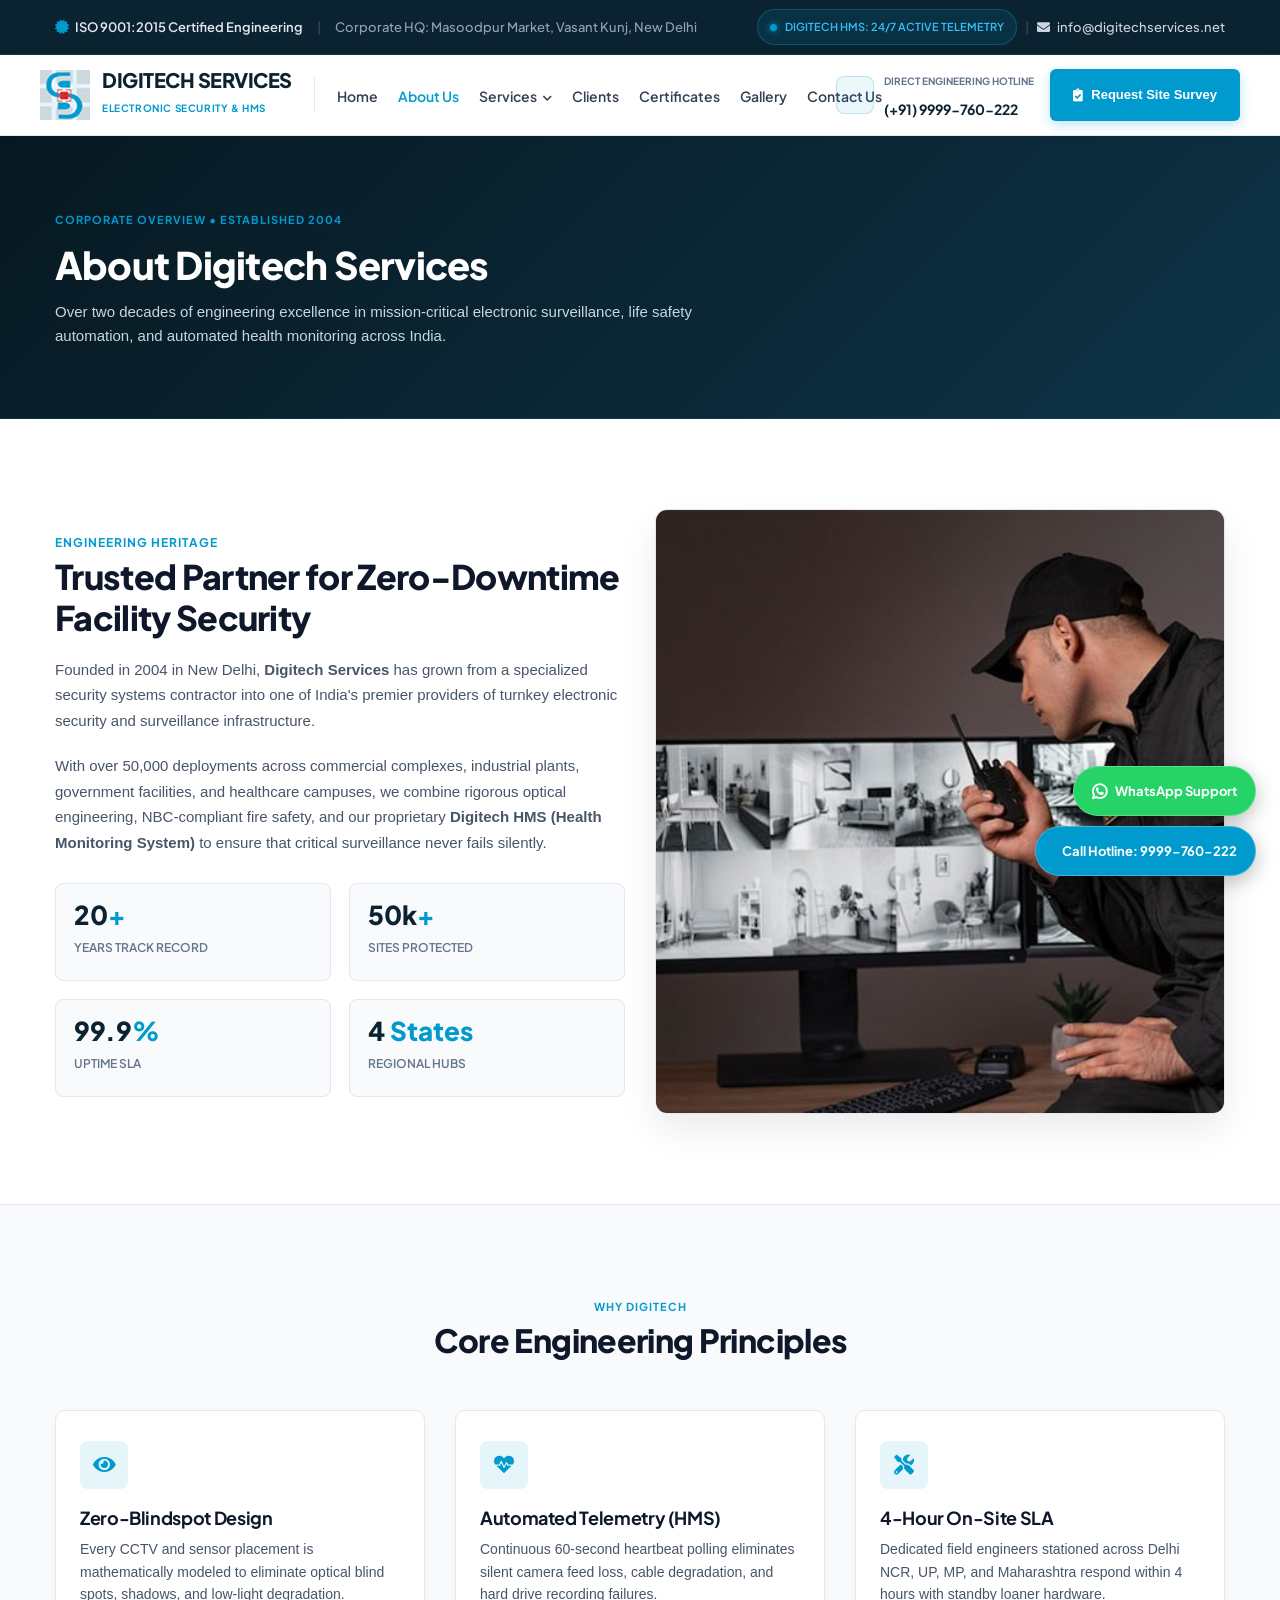
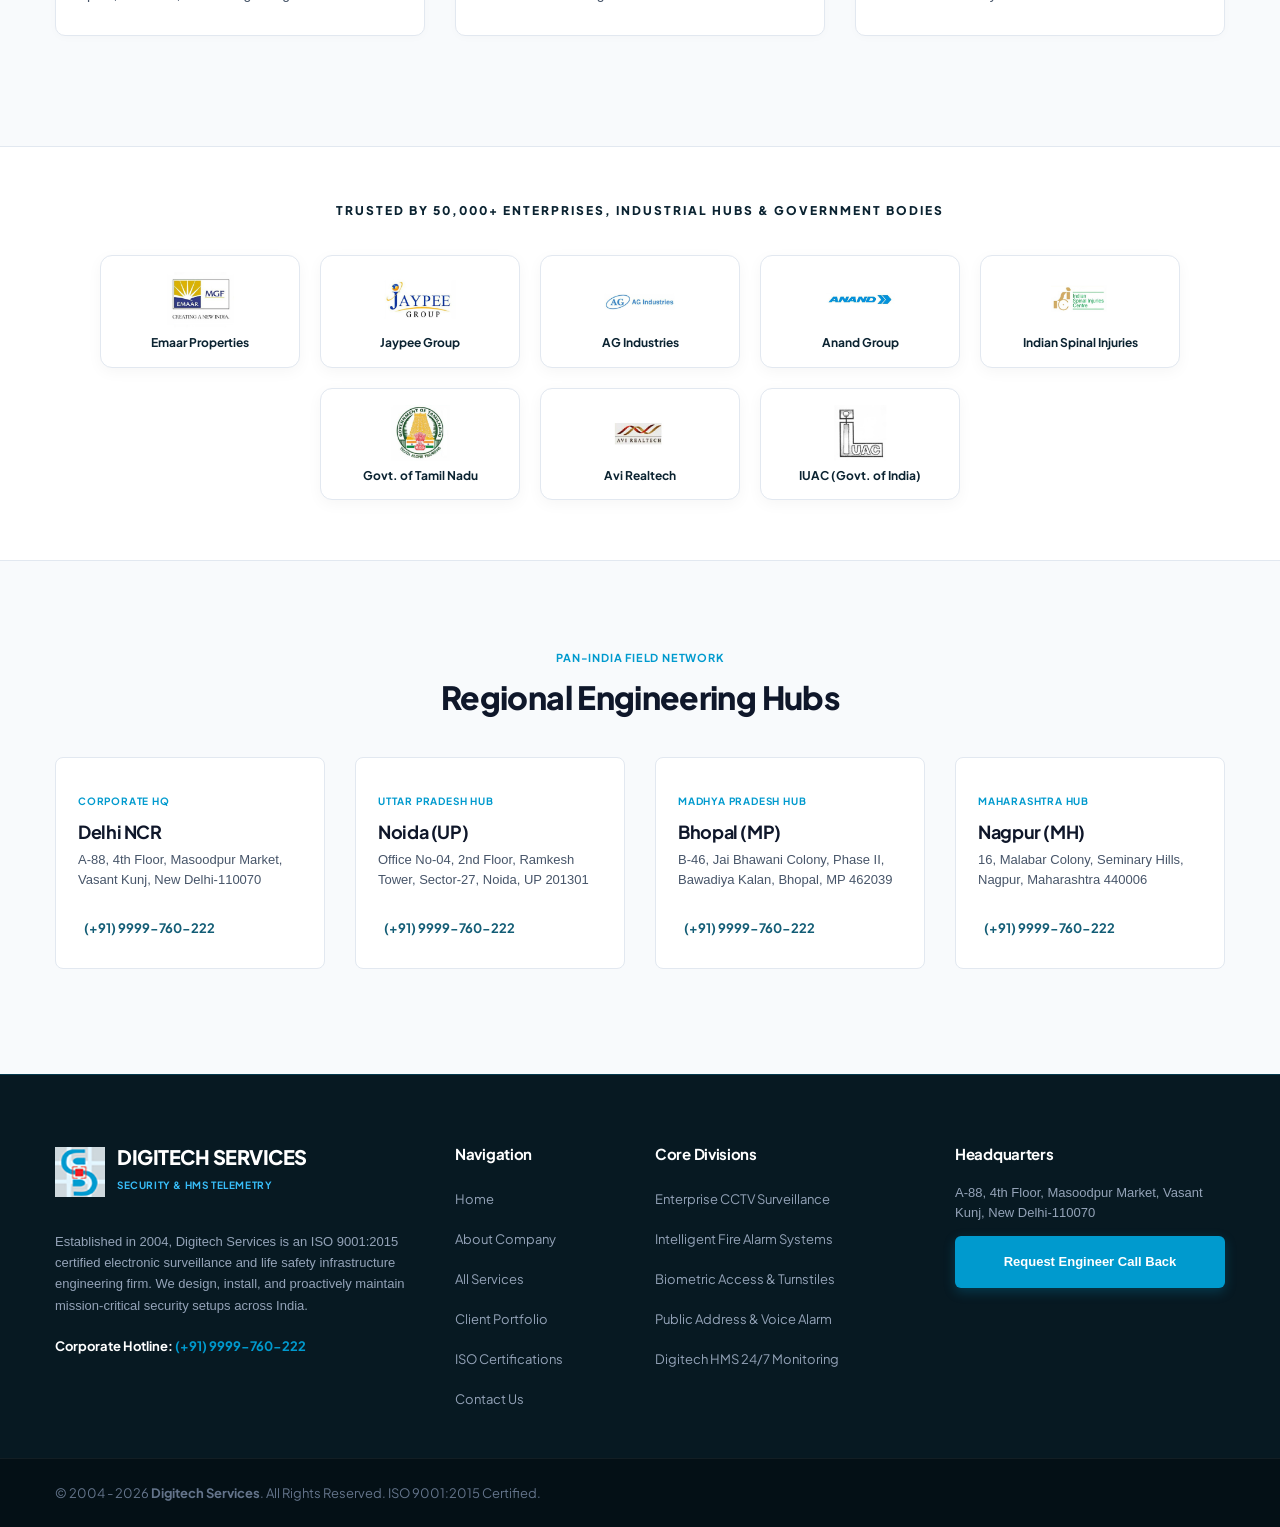
==== commit 90dfa3c5: "feat(ui): zoom client logos, modernize HMS cockpit console, and eliminate floating blue box" ====
--- a/about.html
+++ b/about.html
@@ -127,8 +127,8 @@
             flex-shrink: 0;
         }
         .brand-logo-img {
-            height: 44px;
-            width: 44px;
+            height: 50px;
+            width: 50px;
             object-fit: contain;
             display: block;
         }
@@ -138,7 +138,7 @@
             justify-content: center;
         }
         .brand-meta .company-name {
-            font-size: 19px;
+            font-size: 20px;
             font-weight: 800;
             color: var(--brand-navy-deep);
             line-height: 1.15;
@@ -156,7 +156,7 @@
         }
         .nav-vertical-divider {
             width: 1px;
-            height: 34px;
+            height: 36px;
             background-color: var(--brand-slate-border);
             margin: 0 22px;
             flex-shrink: 0;
@@ -402,39 +402,73 @@
             color: var(--brand-text-secondary);
         }
 
-        /* Client Trust Bar */
+        /* Client Trust Section (Zoomed & Identifiable) */
         .client-trust-section {
             background: #ffffff;
             border-bottom: 1px solid var(--brand-slate-border);
-            padding: 40px 0;
+            padding: 50px 0 60px 0;
         }
         .client-trust-label {
             text-align: center;
-            font-size: 11px;
+            font-size: 12px;
+            font-weight: 800;
+            color: var(--brand-navy-deep);
+            letter-spacing: 2px;
+            text-transform: uppercase;
+            margin-bottom: 30px;
+        }
+        .client-logo-grid {
+            display: flex;
+            flex-wrap: wrap;
+            align-items: stretch;
+            justify-content: center;
+            gap: 20px;
+        }
+        .client-logo-card {
+            background: #ffffff;
+            border: 1px solid #e2e8f0;
+            border-radius: 12px;
+            padding: 16px 20px;
+            width: 200px;
+            min-height: 110px;
+            display: flex;
+            flex-direction: column;
+            align-items: center;
+            justify-content: center;
+            box-shadow: 0 4px 15px rgba(0, 0, 0, 0.04);
+            transition: all 0.25s ease;
+            text-decoration: none !important;
+        }
+        .client-logo-card:hover {
+            transform: translateY(-4px);
+            border-color: var(--brand-cyan);
+            box-shadow: 0 10px 25px rgba(0, 154, 206, 0.15);
+        }
+        .client-logo-card img {
+            max-height: 56px;
+            max-width: 160px;
+            width: auto;
+            object-fit: contain;
+            filter: none !important;
+            opacity: 1 !important;
+            display: block;
+            margin-bottom: 8px;
+            transition: transform 0.25s ease;
+        }
+        .client-logo-card:hover img {
+            transform: scale(1.05);
+        }
+        .client-brand-title {
+            font-size: 12px;
             font-weight: 700;
-            color: var(--brand-text-muted);
-            letter-spacing: 1.5px;
-            text-transform: uppercase;
-            margin-bottom: 24px;
-        }
-        .client-logo-grid {
-            display: flex;
-            flex-wrap: wrap;
-            align-items: center;
-            justify-content: center;
-            gap: 32px 42px;
-        }
-        .client-logo-item {
-            display: flex;
-            align-items: center;
-            justify-content: center;
-            height: 48px;
-            filter: grayscale(100%);
-            opacity: 0.65;
-            transition: all 0.25s ease;
-        }
-        .client-logo-item:hover { filter: grayscale(0%); opacity: 1; transform: scale(1.05); }
-        .client-logo-item img { max-height: 42px; max-width: 130px; width: auto; object-fit: contain; }
+            color: var(--brand-navy-deep);
+            text-align: center;
+            line-height: 1.2;
+            white-space: nowrap;
+            overflow: hidden;
+            text-overflow: ellipsis;
+            max-width: 100%;
+        }
 
         /* Hubs Section */
         .branches-section { padding: 80px 0; background: var(--brand-slate-bg); }
@@ -552,13 +586,52 @@
         .mobile-nav-list { list-style: none; padding: 0; margin: 0; display: flex; flex-direction: column; gap: 12px; }
         .mobile-nav-list li a { color: var(--brand-text-primary); font-size: 14px; font-weight: 600; text-decoration: none; }
 
-        @media (max-width: 1200px) {
-            .header-phone-text { display: none; }
-            .desktop-nav-links { gap: 14px; }
-            .nav-vertical-divider { margin: 0 14px; }
-        }
+        @media (max-width: 1250px) {
+            .header-phone-box {
+                background: rgba(0, 154, 206, 0.08);
+                border: 1px solid rgba(0, 154, 206, 0.25);
+                border-radius: 20px;
+                padding: 6px 14px;
+                gap: 6px;
+            }
+            .header-phone-icon {
+                width: auto;
+                height: auto;
+                background: transparent;
+                border: none;
+                font-size: 13px;
+            }
+            .header-phone-text span {
+                display: none;
+            }
+            .header-phone-text strong {
+                font-size: 12px;
+                white-space: nowrap;
+            }
+            .desktop-nav-links {
+                gap: 12px;
+            }
+            .desktop-nav-links > li > a {
+                font-size: 13px;
+            }
+        }
+
         @media (max-width: 991px) {
-            .desktop-nav-links, .header-phone-box, .nav-vertical-divider { display: none !important; }
+            .desktop-nav-links, .header-phone-box, .nav-vertical-divider {
+                display: none !important;
+            }
+        }
+
+        @media (max-width: 576px) {
+            .floating-action-bar {
+                bottom: 16px;
+                right: 16px;
+                gap: 8px;
+            }
+            .floating-action-btn {
+                padding: 9px 15px;
+                font-size: 12px;
+            }
         }
     </style>
 </head>
@@ -759,19 +832,43 @@
             </div>
         </section>
 
-        <!-- CLIENT TRUST SECTION -->
+        <!-- CLIENT TRUST SECTION (Zoomed & Identifiable) -->
         <section class="client-trust-section">
             <div class="auto-container">
-                <div class="client-trust-label">TRUSTED BY 50,000+ ENTERPRISES, INDUSTRIAL HUBS &amp; INSTITUTIONS</div>
+                <div class="client-trust-label">TRUSTED BY 50,000+ ENTERPRISES, INDUSTRIAL HUBS &amp; GOVERNMENT BODIES</div>
                 <div class="client-logo-grid">
-                    <div class="client-logo-item"><img src="assets/images/clients/emaar.jpg" alt="Emaar"></div>
-                    <div class="client-logo-item"><img src="assets/images/clients/jaypee-group.jpg" alt="Jaypee Group"></div>
-                    <div class="client-logo-item"><img src="assets/images/clients/ag-industries.jpg" alt="AG Industries"></div>
-                    <div class="client-logo-item"><img src="assets/images/clients/anand.jpg" alt="Anand Group"></div>
-                    <div class="client-logo-item"><img src="assets/images/clients/indian-spinal-injuries.jpg" alt="Indian Spinal Injuries Centre"></div>
-                    <div class="client-logo-item"><img src="assets/images/clients/govement-tamilnadu.jpg" alt="Government of Tamil Nadu"></div>
-                    <div class="client-logo-item"><img src="assets/images/clients/avi-realtech.jpg" alt="Avi Realtech"></div>
-                    <div class="client-logo-item"><img src="assets/images/clients/iuac.jpg" alt="IUAC"></div>
+                    <div class="client-logo-card" title="Emaar Properties - Master Communities & Retail">
+                        <img src="assets/images/clients/emaar.jpg" alt="Emaar Properties">
+                        <span class="client-brand-title">Emaar Properties</span>
+                    </div>
+                    <div class="client-logo-card" title="Jaypee Group - Infrastructure & Real Estate">
+                        <img src="assets/images/clients/jaypee-group.jpg" alt="Jaypee Group">
+                        <span class="client-brand-title">Jaypee Group</span>
+                    </div>
+                    <div class="client-logo-card" title="AG Industries - Heavy Manufacturing Plant">
+                        <img src="assets/images/clients/ag-industries.jpg" alt="AG Industries">
+                        <span class="client-brand-title">AG Industries</span>
+                    </div>
+                    <div class="client-logo-card" title="Anand Group - Automotive OEM Components">
+                        <img src="assets/images/clients/anand.jpg" alt="Anand Group">
+                        <span class="client-brand-title">Anand Group</span>
+                    </div>
+                    <div class="client-logo-card" title="Indian Spinal Injuries Centre - Super Specialty Hospital">
+                        <img src="assets/images/clients/indian-spinal-injuries.jpg" alt="Indian Spinal Injuries Centre">
+                        <span class="client-brand-title">Indian Spinal Injuries</span>
+                    </div>
+                    <div class="client-logo-card" title="Government of Tamil Nadu - Public Infrastructure">
+                        <img src="assets/images/clients/govement-tamilnadu.jpg" alt="Government of Tamil Nadu">
+                        <span class="client-brand-title">Govt. of Tamil Nadu</span>
+                    </div>
+                    <div class="client-logo-card" title="Avi Realtech - Commercial Towers">
+                        <img src="assets/images/clients/avi-realtech.jpg" alt="Avi Realtech">
+                        <span class="client-brand-title">Avi Realtech</span>
+                    </div>
+                    <div class="client-logo-card" title="Inter-University Accelerator Centre (IUAC) - Research Campus">
+                        <img src="assets/images/clients/iuac.jpg" alt="IUAC Accelerator Centre">
+                        <span class="client-brand-title">IUAC (Govt. of India)</span>
+                    </div>
                 </div>
             </div>
         </section>
@@ -884,15 +981,15 @@
             </div>
         </footer>
 
-        <!-- Floating Quick Actions -->
+        <!-- Floating Quick Contact Dock (Unmistakable & Polished) -->
         <div class="floating-action-bar">
-            <a href="https://wa.me/919999760222?text=Hello%20Digitech%20Team,%20I%20would%20like%20to%20inquire%20about%20your%20services%20and%20Digitech%20HMS" target="_blank" rel="noopener" class="floating-action-btn whatsapp">
-                <i class="fab fa-whatsapp" style="font-size: 16px;"></i>
-                <span>WhatsApp</span>
+            <a href="https://wa.me/919999760222?text=Hello%20Digitech%20Team,%20I%20would%20like%20to%20inquire%20about%20your%20services%20and%20Digitech%20HMS" target="_blank" rel="noopener" class="floating-action-btn whatsapp" title="Chat on WhatsApp with Technical Support">
+                <i class="fab fa-whatsapp" style="font-size: 17px;"></i>
+                <span>WhatsApp Support</span>
             </a>
-            <a href="tel:09999760222" class="floating-action-btn phone">
+            <a href="tel:09999760222" class="floating-action-btn phone" title="Call 24/7 Engineering Hotline: (+91) 9999-760-222">
                 <i class="fas fa-phone-alt" style="font-size: 13px;"></i>
-                <span>Call Hotline</span>
+                <span>Call Hotline: 9999-760-222</span>
             </a>
         </div>
 
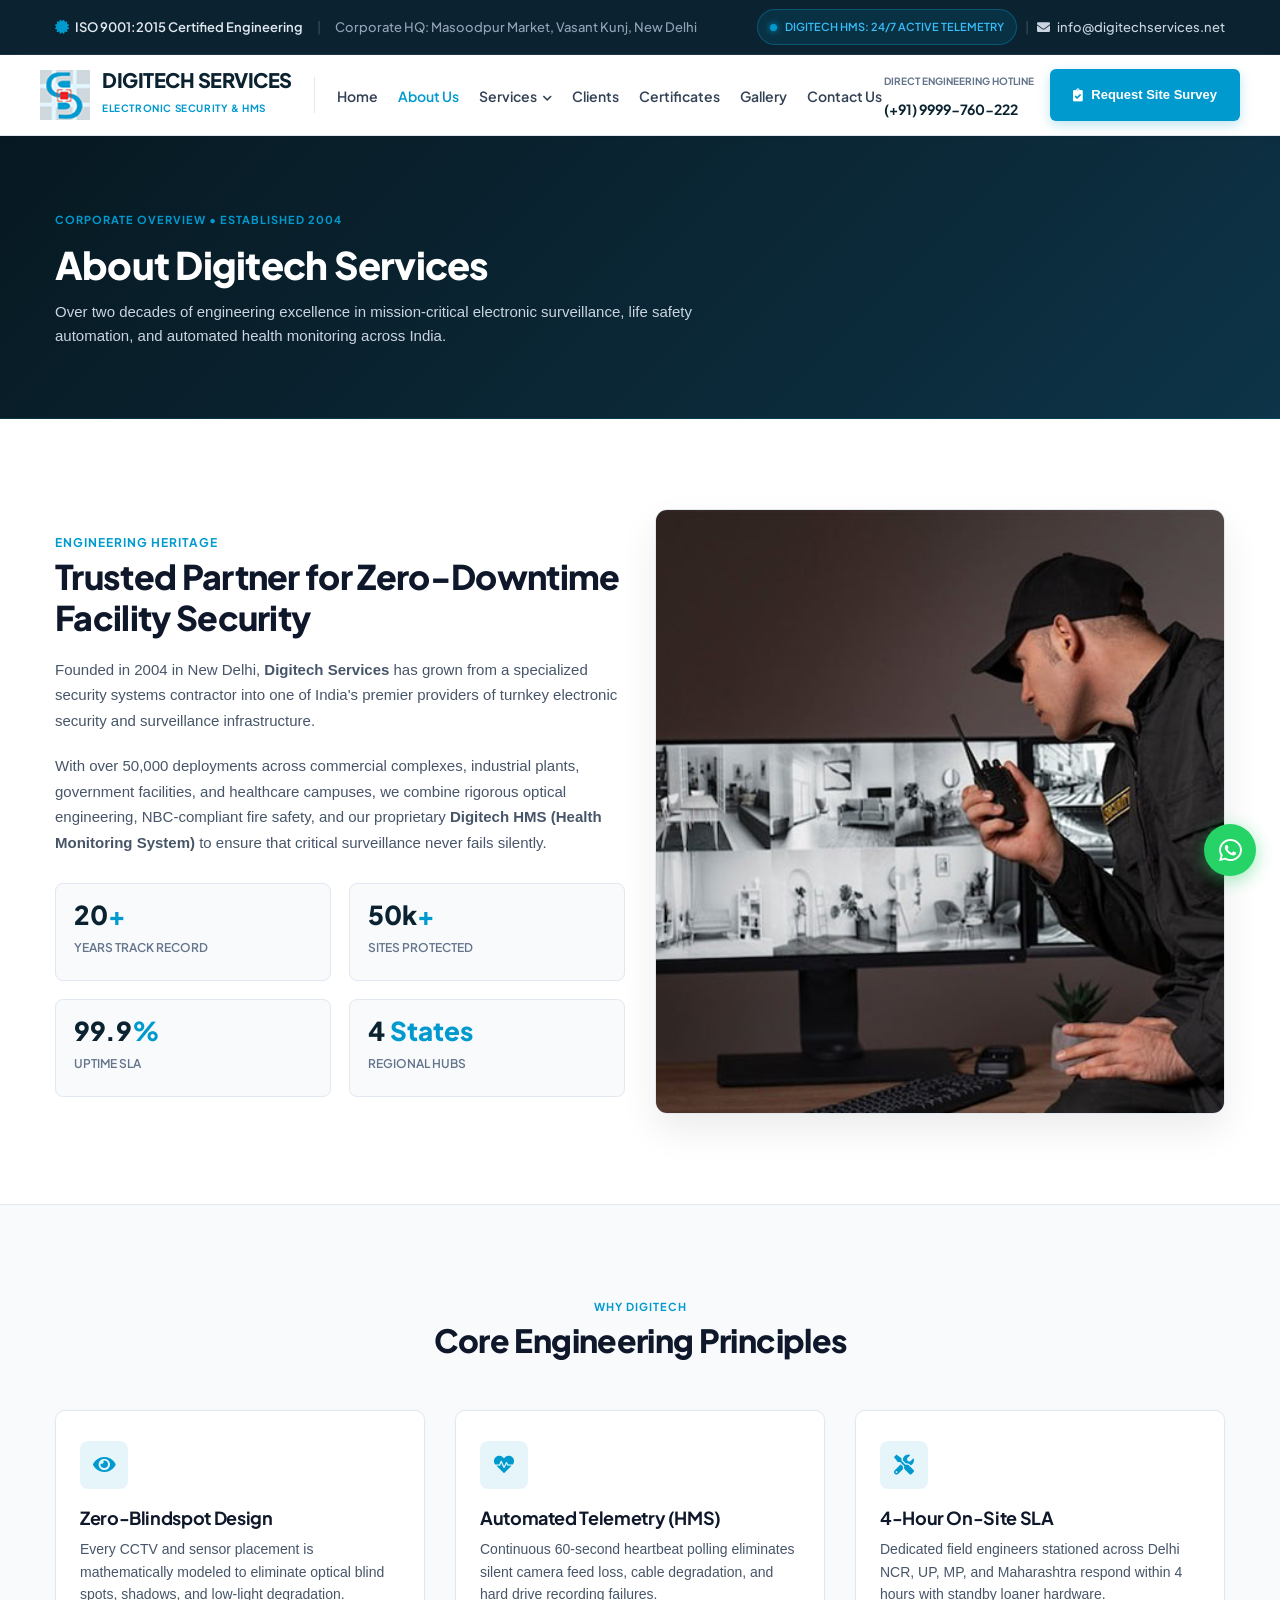
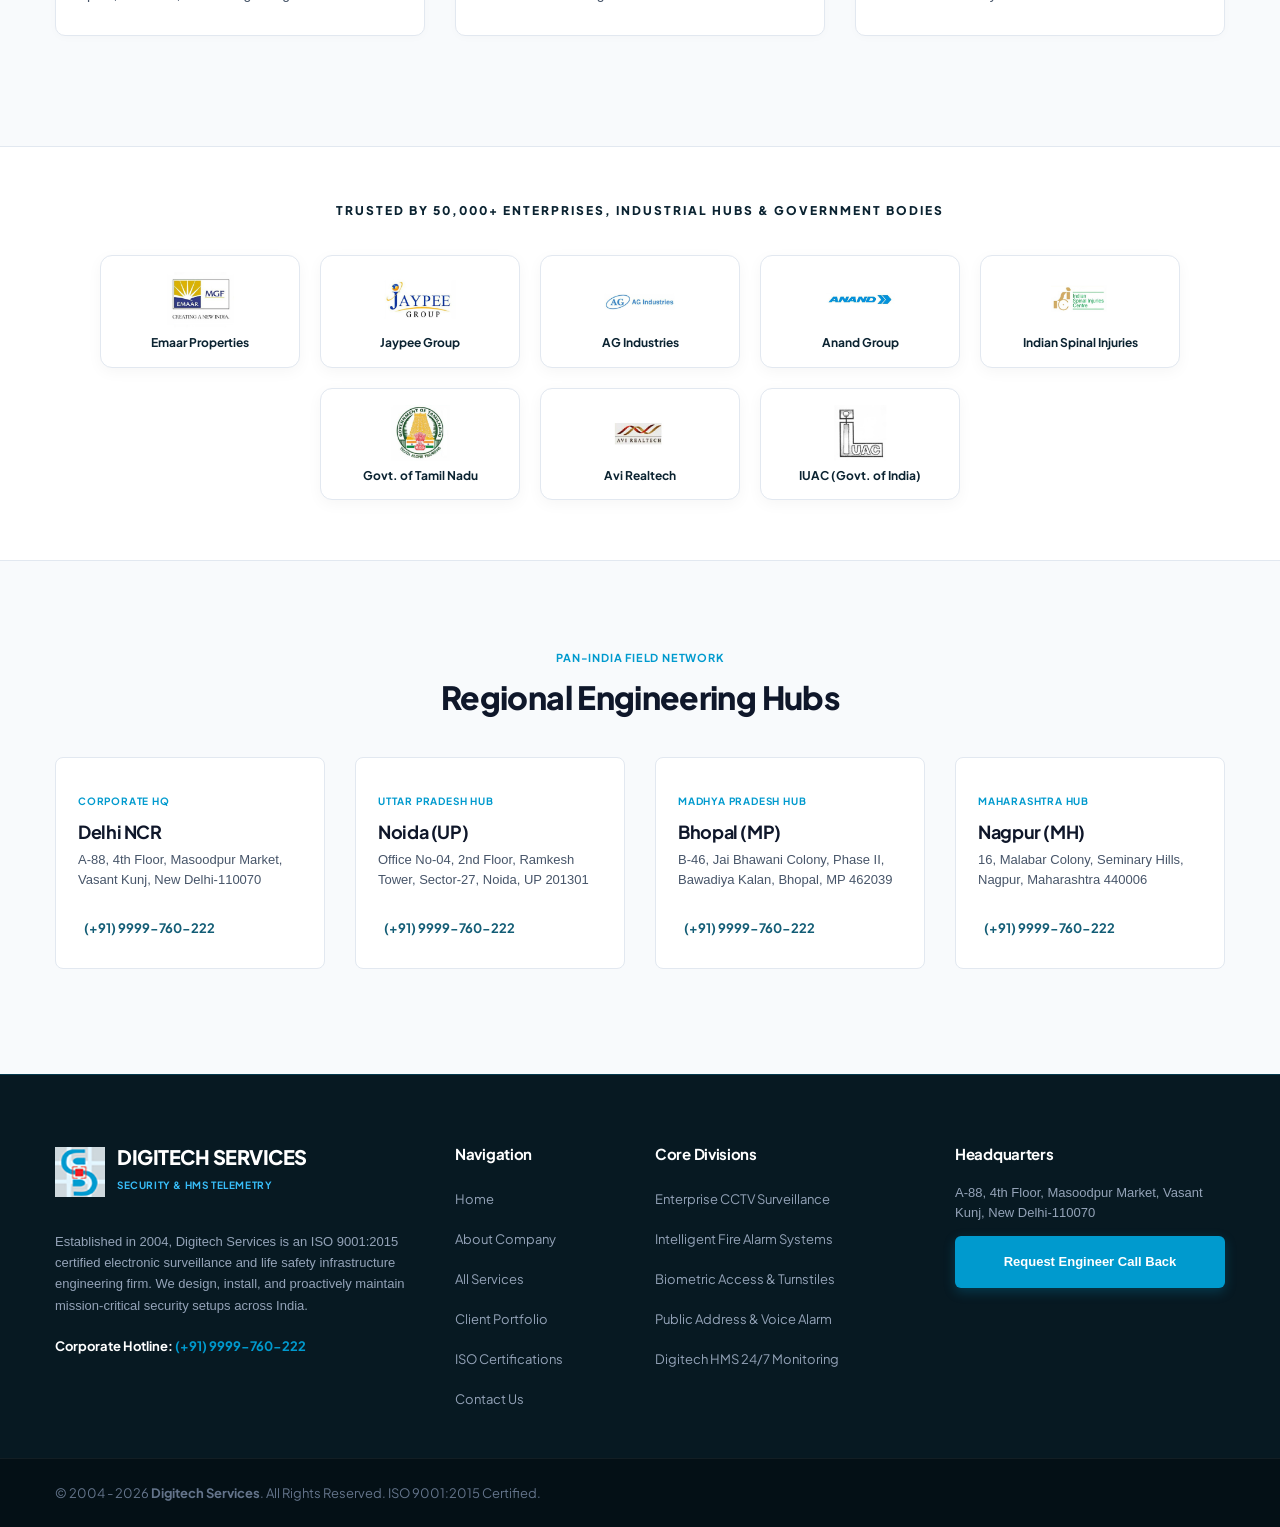
==== commit badc7c79: "feat(ui): eliminate blue box and redesign Digitech HMS with executive enterprise pipeline" ====
--- a/about.html
+++ b/about.html
@@ -224,19 +224,18 @@
             display: flex;
             align-items: center;
             gap: 10px;
-            text-decoration: none;
+            text-decoration: none !important;
         }
         .header-phone-icon {
-            width: 38px;
-            height: 38px;
-            border-radius: 8px;
-            background: rgba(0, 154, 206, 0.08);
-            border: 1px solid rgba(0, 154, 206, 0.2);
+            width: auto;
+            height: auto;
+            background: transparent !important;
+            border: none !important;
             display: flex;
             align-items: center;
             justify-content: center;
             color: var(--brand-cyan);
-            font-size: 15px;
+            font-size: 17px;
         }
         .header-phone-text span {
             display: block;
@@ -520,32 +519,31 @@
         .footer-links-list li a:hover { color: var(--brand-cyan); }
         .footer-bottom-bar { background-color: #041016; padding: 20px 0; border-top: 1px solid rgba(255, 255, 255, 0.06); font-size: 13px; color: #64748b; }
 
-        /* Floating Actions */
-        .floating-action-bar {
+        /* Floating WhatsApp Quick Action (Clean Green Bubble • No Blue Box) */
+        .floating-whatsapp-btn {
             position: fixed;
             bottom: 24px;
             right: 24px;
             z-index: 9999;
-            display: flex;
-            flex-direction: column;
-            gap: 10px;
-            align-items: flex-end;
-        }
-        .floating-action-btn {
-            display: flex;
-            align-items: center;
-            gap: 8px;
-            padding: 10px 18px;
-            border-radius: 50px;
+            width: 52px;
+            height: 52px;
+            border-radius: 50%;
+            background-color: #25d366;
             color: #ffffff !important;
-            font-size: 13px;
-            font-weight: 700;
+            display: flex;
+            align-items: center;
+            justify-content: center;
+            font-size: 26px;
+            box-shadow: 0 4px 18px rgba(37, 211, 102, 0.45);
+            transition: all 0.25s ease;
             text-decoration: none !important;
-            box-shadow: 0 6px 20px rgba(0, 0, 0, 0.25);
-            transition: all 0.2s;
-        }
-        .floating-action-btn.whatsapp { background-color: #25d366; border: 1px solid rgba(255, 255, 255, 0.25); }
-        .floating-action-btn.phone { background-color: var(--brand-cyan); border: 1px solid rgba(255, 255, 255, 0.25); }
+        }
+        .floating-whatsapp-btn:hover {
+            transform: scale(1.08);
+            background-color: #20ba59;
+            box-shadow: 0 6px 22px rgba(37, 211, 102, 0.6);
+            color: #ffffff !important;
+        }
 
         /* Modal */
         .modal-overlay-custom {
@@ -588,18 +586,17 @@
 
         @media (max-width: 1250px) {
             .header-phone-box {
-                background: rgba(0, 154, 206, 0.08);
-                border: 1px solid rgba(0, 154, 206, 0.25);
-                border-radius: 20px;
-                padding: 6px 14px;
+                background: transparent !important;
+                border: none !important;
+                padding: 0;
                 gap: 6px;
             }
             .header-phone-icon {
                 width: auto;
                 height: auto;
-                background: transparent;
-                border: none;
-                font-size: 13px;
+                background: transparent !important;
+                border: none !important;
+                font-size: 14px;
             }
             .header-phone-text span {
                 display: none;
@@ -623,14 +620,12 @@
         }
 
         @media (max-width: 576px) {
-            .floating-action-bar {
+            .floating-whatsapp-btn {
                 bottom: 16px;
                 right: 16px;
-                gap: 8px;
-            }
-            .floating-action-btn {
-                padding: 9px 15px;
-                font-size: 12px;
+                width: 46px;
+                height: 46px;
+                font-size: 22px;
             }
         }
     </style>
@@ -981,17 +976,10 @@
             </div>
         </footer>
 
-        <!-- Floating Quick Contact Dock (Unmistakable & Polished) -->
-        <div class="floating-action-bar">
-            <a href="https://wa.me/919999760222?text=Hello%20Digitech%20Team,%20I%20would%20like%20to%20inquire%20about%20your%20services%20and%20Digitech%20HMS" target="_blank" rel="noopener" class="floating-action-btn whatsapp" title="Chat on WhatsApp with Technical Support">
-                <i class="fab fa-whatsapp" style="font-size: 17px;"></i>
-                <span>WhatsApp Support</span>
-            </a>
-            <a href="tel:09999760222" class="floating-action-btn phone" title="Call 24/7 Engineering Hotline: (+91) 9999-760-222">
-                <i class="fas fa-phone-alt" style="font-size: 13px;"></i>
-                <span>Call Hotline: 9999-760-222</span>
-            </a>
-        </div>
+        <!-- Floating WhatsApp Desk (Single Clean Green Bubble • No Blue Box) -->
+        <a href="https://wa.me/919999760222?text=Hello%20Digitech%20Team%2C%20I%20would%20like%20to%20inquire%20about%20your%20services" target="_blank" rel="noopener" class="floating-whatsapp-btn" title="Chat with Digitech Engineering on WhatsApp" aria-label="WhatsApp Support">
+            <i class="fab fa-whatsapp"></i>
+        </a>
 
         <!-- Consultation & Site Survey Modal -->
         <div id="demoModal" class="modal-overlay-custom">
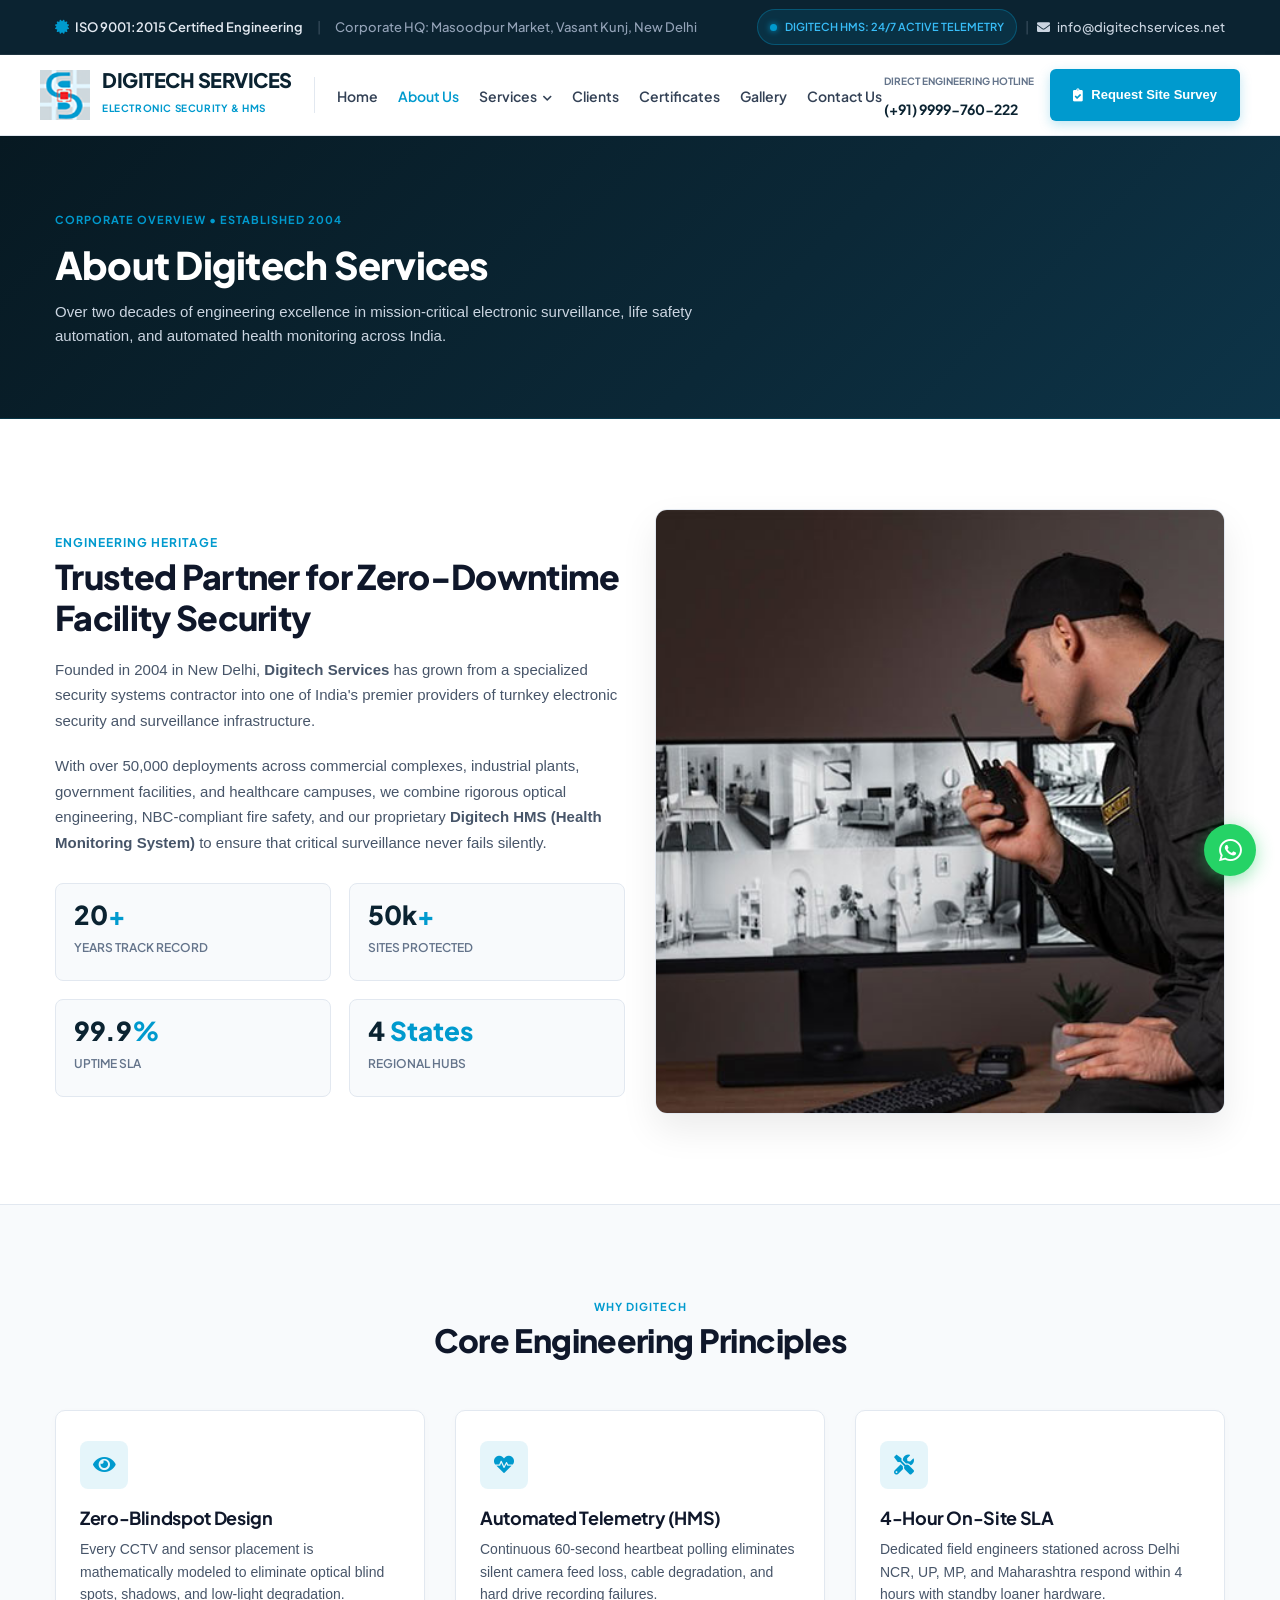
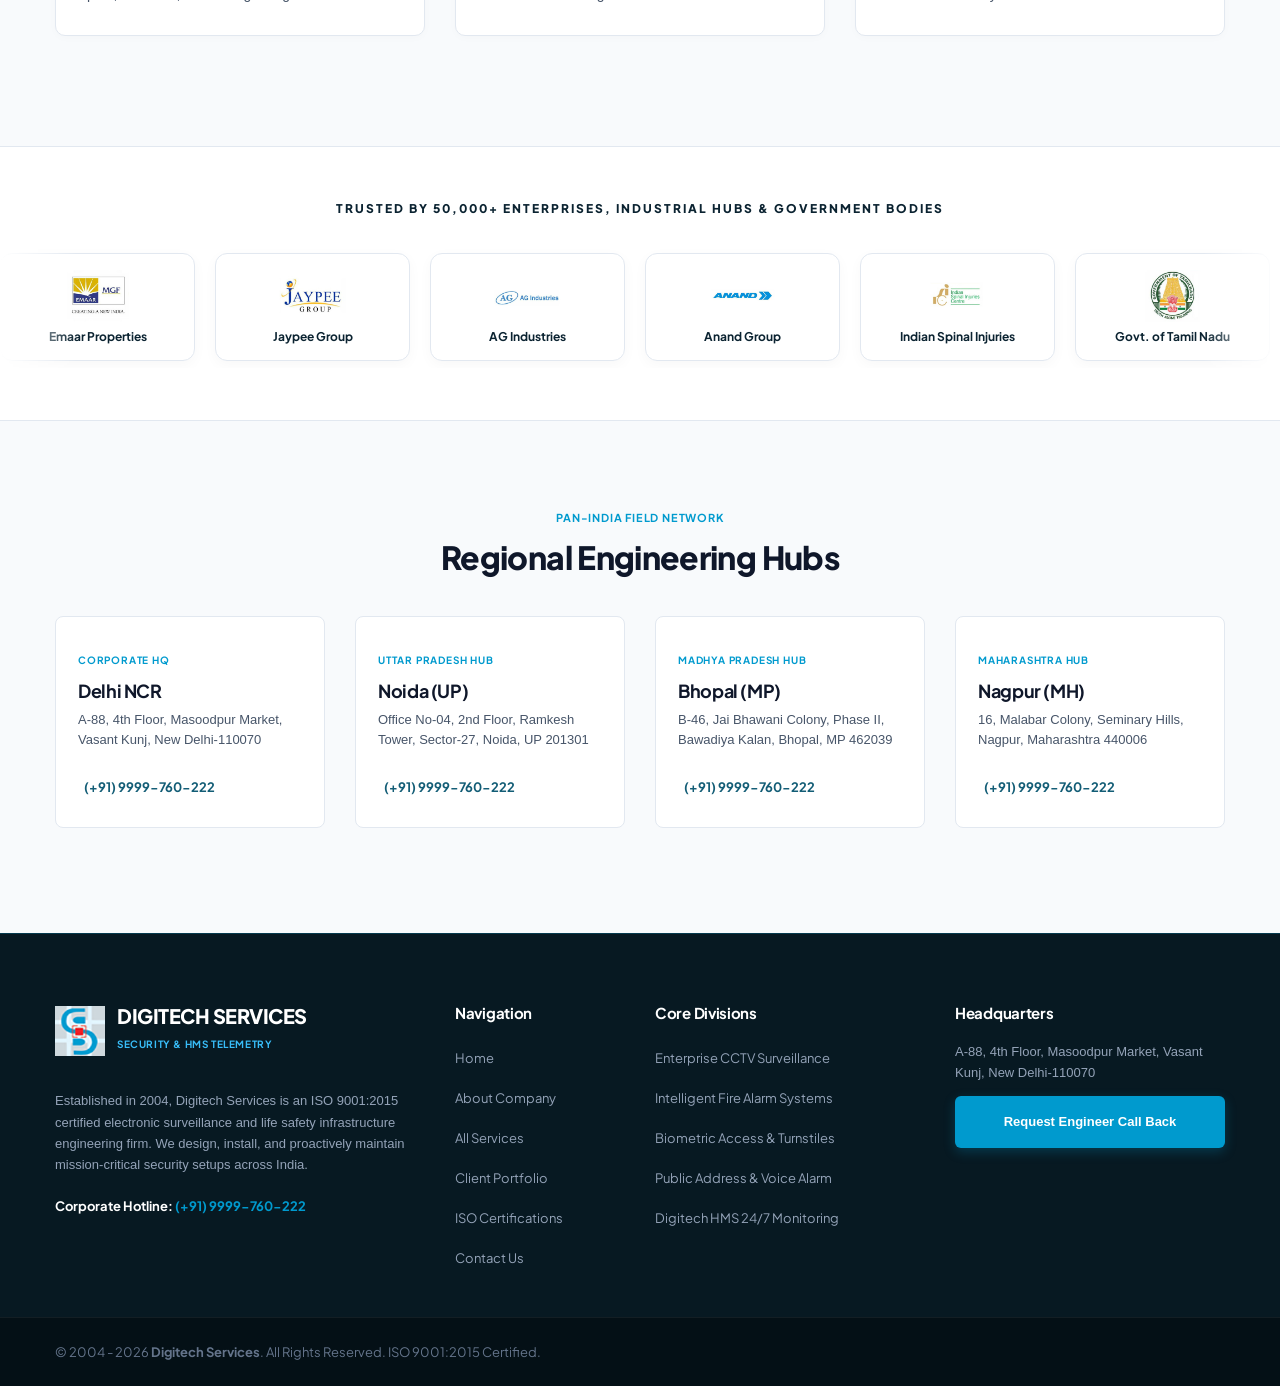
==== commit a6e06509: "feat(mobile): transform client logos into horizontal marquee ticker and optimize mobile UI typograph" ====
--- a/about.html
+++ b/about.html
@@ -401,11 +401,33 @@
             color: var(--brand-text-secondary);
         }
 
-        /* Client Trust Section (Zoomed & Identifiable) */
+        /* Mobile Quick Phone Call Button */
+        .mobile-phone-call-btn {
+            width: 38px;
+            height: 38px;
+            border-radius: 8px;
+            background: var(--brand-cyan-light);
+            color: var(--brand-cyan) !important;
+            display: inline-flex;
+            align-items: center;
+            justify-content: center;
+            font-size: 15px;
+            text-decoration: none !important;
+            transition: all 0.2s ease;
+            flex-shrink: 0;
+        }
+        .mobile-phone-call-btn:hover {
+            background: var(--brand-cyan);
+            color: #ffffff !important;
+        }
+
+        /* Client Trust Section (Continuous Horizontal Animated Marquee Ticker) */
         .client-trust-section {
             background: #ffffff;
             border-bottom: 1px solid var(--brand-slate-border);
-            padding: 50px 0 60px 0;
+            padding: 48px 0 52px 0;
+            overflow: hidden;
+            position: relative;
         }
         .client-trust-label {
             text-align: center;
@@ -414,29 +436,49 @@
             color: var(--brand-navy-deep);
             letter-spacing: 2px;
             text-transform: uppercase;
-            margin-bottom: 30px;
-        }
-        .client-logo-grid {
+            margin-bottom: 24px;
+        }
+        .client-marquee-container {
+            width: 100%;
+            overflow: hidden;
+            position: relative;
+            padding: 6px 0;
+            -webkit-mask-image: linear-gradient(90deg, transparent 0%, #000 6%, #000 94%, transparent 100%);
+            mask-image: linear-gradient(90deg, transparent 0%, #000 6%, #000 94%, transparent 100%);
+        }
+        .client-marquee-track {
             display: flex;
-            flex-wrap: wrap;
+            flex-direction: row;
+            flex-wrap: nowrap;
             align-items: stretch;
-            justify-content: center;
             gap: 20px;
+            width: max-content;
+            animation: clientMarqueeScroll 38s linear infinite;
+            will-change: transform;
+        }
+        .client-marquee-track:hover {
+            animation-play-state: paused;
+        }
+        @keyframes clientMarqueeScroll {
+            0% { transform: translateX(0); }
+            100% { transform: translateX(calc(-50% - 10px)); }
         }
         .client-logo-card {
             background: #ffffff;
             border: 1px solid #e2e8f0;
             border-radius: 12px;
             padding: 16px 20px;
-            width: 200px;
-            min-height: 110px;
+            width: 195px;
+            min-height: 108px;
+            flex: 0 0 195px;
             display: flex;
             flex-direction: column;
             align-items: center;
             justify-content: center;
-            box-shadow: 0 4px 15px rgba(0, 0, 0, 0.04);
+            box-shadow: 0 4px 14px rgba(0, 0, 0, 0.03);
             transition: all 0.25s ease;
             text-decoration: none !important;
+            user-select: none;
         }
         .client-logo-card:hover {
             transform: translateY(-4px);
@@ -444,8 +486,8 @@
             box-shadow: 0 10px 25px rgba(0, 154, 206, 0.15);
         }
         .client-logo-card img {
-            max-height: 56px;
-            max-width: 160px;
+            max-height: 52px;
+            max-width: 155px;
             width: auto;
             object-fit: contain;
             filter: none !important;
@@ -453,6 +495,7 @@
             display: block;
             margin-bottom: 8px;
             transition: transform 0.25s ease;
+            pointer-events: none;
         }
         .client-logo-card:hover img {
             transform: scale(1.05);
@@ -617,15 +660,83 @@
             .desktop-nav-links, .header-phone-box, .nav-vertical-divider {
                 display: none !important;
             }
-        }
-
-        @media (max-width: 576px) {
+            .header-contact-actions .btn-brand-primary {
+                display: none !important;
+            }
+            .header-contact-actions {
+                display: flex;
+                align-items: center;
+                gap: 10px;
+            }
+        }
+
+        @media (max-width: 768px) {
+            .topbar-enterprise {
+                padding: 6px 0;
+                font-size: 11px;
+            }
+            .topbar-address-text {
+                display: none !important;
+            }
+            .header-main-nav {
+                padding: 8px 0;
+            }
+            .brand-logo-img {
+                height: 42px;
+                width: 42px;
+            }
+            .brand-meta .company-name {
+                font-size: 16px;
+            }
+            .brand-meta .company-desc {
+                font-size: 9px;
+            }
+            .client-trust-section {
+                padding: 36px 0 40px 0;
+            }
+            .client-trust-label {
+                font-size: 11px;
+                letter-spacing: 1.2px;
+                margin-bottom: 16px;
+                padding: 0 14px;
+            }
+            .client-marquee-container {
+                -webkit-mask-image: none;
+                mask-image: none;
+                overflow-x: auto;
+                -webkit-overflow-scrolling: touch;
+                scrollbar-width: none;
+                padding: 4px 0 8px 0;
+            }
+            .client-marquee-container::-webkit-scrollbar {
+                display: none;
+            }
+            .client-marquee-track {
+                gap: 12px;
+                animation: clientMarqueeScroll 26s linear infinite;
+            }
+            .client-logo-card {
+                width: 160px;
+                min-width: 160px;
+                flex: 0 0 160px;
+                min-height: 94px;
+                padding: 12px 14px;
+                border-radius: 10px;
+            }
+            .client-logo-card img {
+                max-height: 42px;
+                max-width: 125px;
+                margin-bottom: 6px;
+            }
+            .client-brand-title {
+                font-size: 11px;
+            }
             .floating-whatsapp-btn {
-                bottom: 16px;
-                right: 16px;
-                width: 46px;
-                height: 46px;
-                font-size: 22px;
+                bottom: 18px;
+                right: 18px;
+                width: 48px;
+                height: 48px;
+                font-size: 24px;
             }
         }
     </style>
@@ -642,8 +753,8 @@
                     <span class="topbar-credential">
                         <i class="fas fa-certificate"></i> ISO 9001:2015 Certified Engineering
                     </span>
-                    <span style="margin: 0 12px; opacity: 0.3;">|</span>
-                    <span>Corporate HQ: Masoodpur Market, Vasant Kunj, New Delhi</span>
+                    <span class="topbar-address-text" style="margin: 0 12px; opacity: 0.3;">|</span>
+                    <span class="topbar-address-text">Corporate HQ: Masoodpur Market, Vasant Kunj, New Delhi</span>
                 </div>
                 <div class="topbar-right d-none d-md-flex align-items-center gap-3">
                     <div class="topbar-hms-status">
@@ -705,9 +816,16 @@
                             <strong>(+91) 9999-760-222</strong>
                         </div>
                     </a>
-                    <button onclick="openDemoModal('About Us Consultation')" class="btn-brand-primary">
+                    <a href="tel:09999760222" class="mobile-phone-call-btn d-lg-none" aria-label="Call Digitech Hotline">
+                        <i class="fas fa-phone-alt"></i>
+                    </a>
+                    <button onclick="openDemoModal('About Us Consultation')" class="btn-brand-primary d-none d-lg-inline-flex">
                         <i class="fas fa-clipboard-check"></i> Request Site Survey
                     </button>
+                    <button class="mobile-toggle-btn d-lg-none" id="mobileNavToggle" aria-label="Toggle navigation" onclick="toggleMobileNav()">
+                        <i class="fas fa-bars"></i>
+                    </button>
+                </div>
                     <button class="mobile-toggle-btn d-lg-none" id="mobileNavToggle" aria-label="Toggle navigation" onclick="toggleMobileNav()">
                         <i class="fas fa-bars"></i>
                     </button>
@@ -827,11 +945,15 @@
             </div>
         </section>
 
-        <!-- CLIENT TRUST SECTION (Zoomed & Identifiable) -->
+        <!-- CLIENT TRUST SECTION: Continuous Horizontal Animated Marquee Ticker (Never Vertical Stack) -->
         <section class="client-trust-section">
             <div class="auto-container">
                 <div class="client-trust-label">TRUSTED BY 50,000+ ENTERPRISES, INDUSTRIAL HUBS &amp; GOVERNMENT BODIES</div>
-                <div class="client-logo-grid">
+            </div>
+            
+            <div class="client-marquee-container" id="clientMarqueeContainerAbout">
+                <div class="client-marquee-track">
+                    <!-- First Set of Partners -->
                     <div class="client-logo-card" title="Emaar Properties - Master Communities & Retail">
                         <img src="assets/images/clients/emaar.jpg" alt="Emaar Properties">
                         <span class="client-brand-title">Emaar Properties</span>
@@ -861,6 +983,40 @@
                         <span class="client-brand-title">Avi Realtech</span>
                     </div>
                     <div class="client-logo-card" title="Inter-University Accelerator Centre (IUAC) - Research Campus">
+                        <img src="assets/images/clients/iuac.jpg" alt="IUAC Accelerator Centre">
+                        <span class="client-brand-title">IUAC (Govt. of India)</span>
+                    </div>
+
+                    <!-- Duplicated Set for Seamless Infinite Horizontal Loop -->
+                    <div class="client-logo-card" aria-hidden="true" title="Emaar Properties - Master Communities & Retail">
+                        <img src="assets/images/clients/emaar.jpg" alt="Emaar Properties">
+                        <span class="client-brand-title">Emaar Properties</span>
+                    </div>
+                    <div class="client-logo-card" aria-hidden="true" title="Jaypee Group - Infrastructure & Real Estate">
+                        <img src="assets/images/clients/jaypee-group.jpg" alt="Jaypee Group">
+                        <span class="client-brand-title">Jaypee Group</span>
+                    </div>
+                    <div class="client-logo-card" aria-hidden="true" title="AG Industries - Heavy Manufacturing Plant">
+                        <img src="assets/images/clients/ag-industries.jpg" alt="AG Industries">
+                        <span class="client-brand-title">AG Industries</span>
+                    </div>
+                    <div class="client-logo-card" aria-hidden="true" title="Anand Group - Automotive OEM Components">
+                        <img src="assets/images/clients/anand.jpg" alt="Anand Group">
+                        <span class="client-brand-title">Anand Group</span>
+                    </div>
+                    <div class="client-logo-card" aria-hidden="true" title="Indian Spinal Injuries Centre - Super Specialty Hospital">
+                        <img src="assets/images/clients/indian-spinal-injuries.jpg" alt="Indian Spinal Injuries Centre">
+                        <span class="client-brand-title">Indian Spinal Injuries</span>
+                    </div>
+                    <div class="client-logo-card" aria-hidden="true" title="Government of Tamil Nadu - Public Infrastructure">
+                        <img src="assets/images/clients/govement-tamilnadu.jpg" alt="Government of Tamil Nadu">
+                        <span class="client-brand-title">Govt. of Tamil Nadu</span>
+                    </div>
+                    <div class="client-logo-card" aria-hidden="true" title="Avi Realtech - Commercial Towers">
+                        <img src="assets/images/clients/avi-realtech.jpg" alt="Avi Realtech">
+                        <span class="client-brand-title">Avi Realtech</span>
+                    </div>
+                    <div class="client-logo-card" aria-hidden="true" title="Inter-University Accelerator Centre (IUAC) - Research Campus">
                         <img src="assets/images/clients/iuac.jpg" alt="IUAC Accelerator Centre">
                         <span class="client-brand-title">IUAC (Govt. of India)</span>
                     </div>
